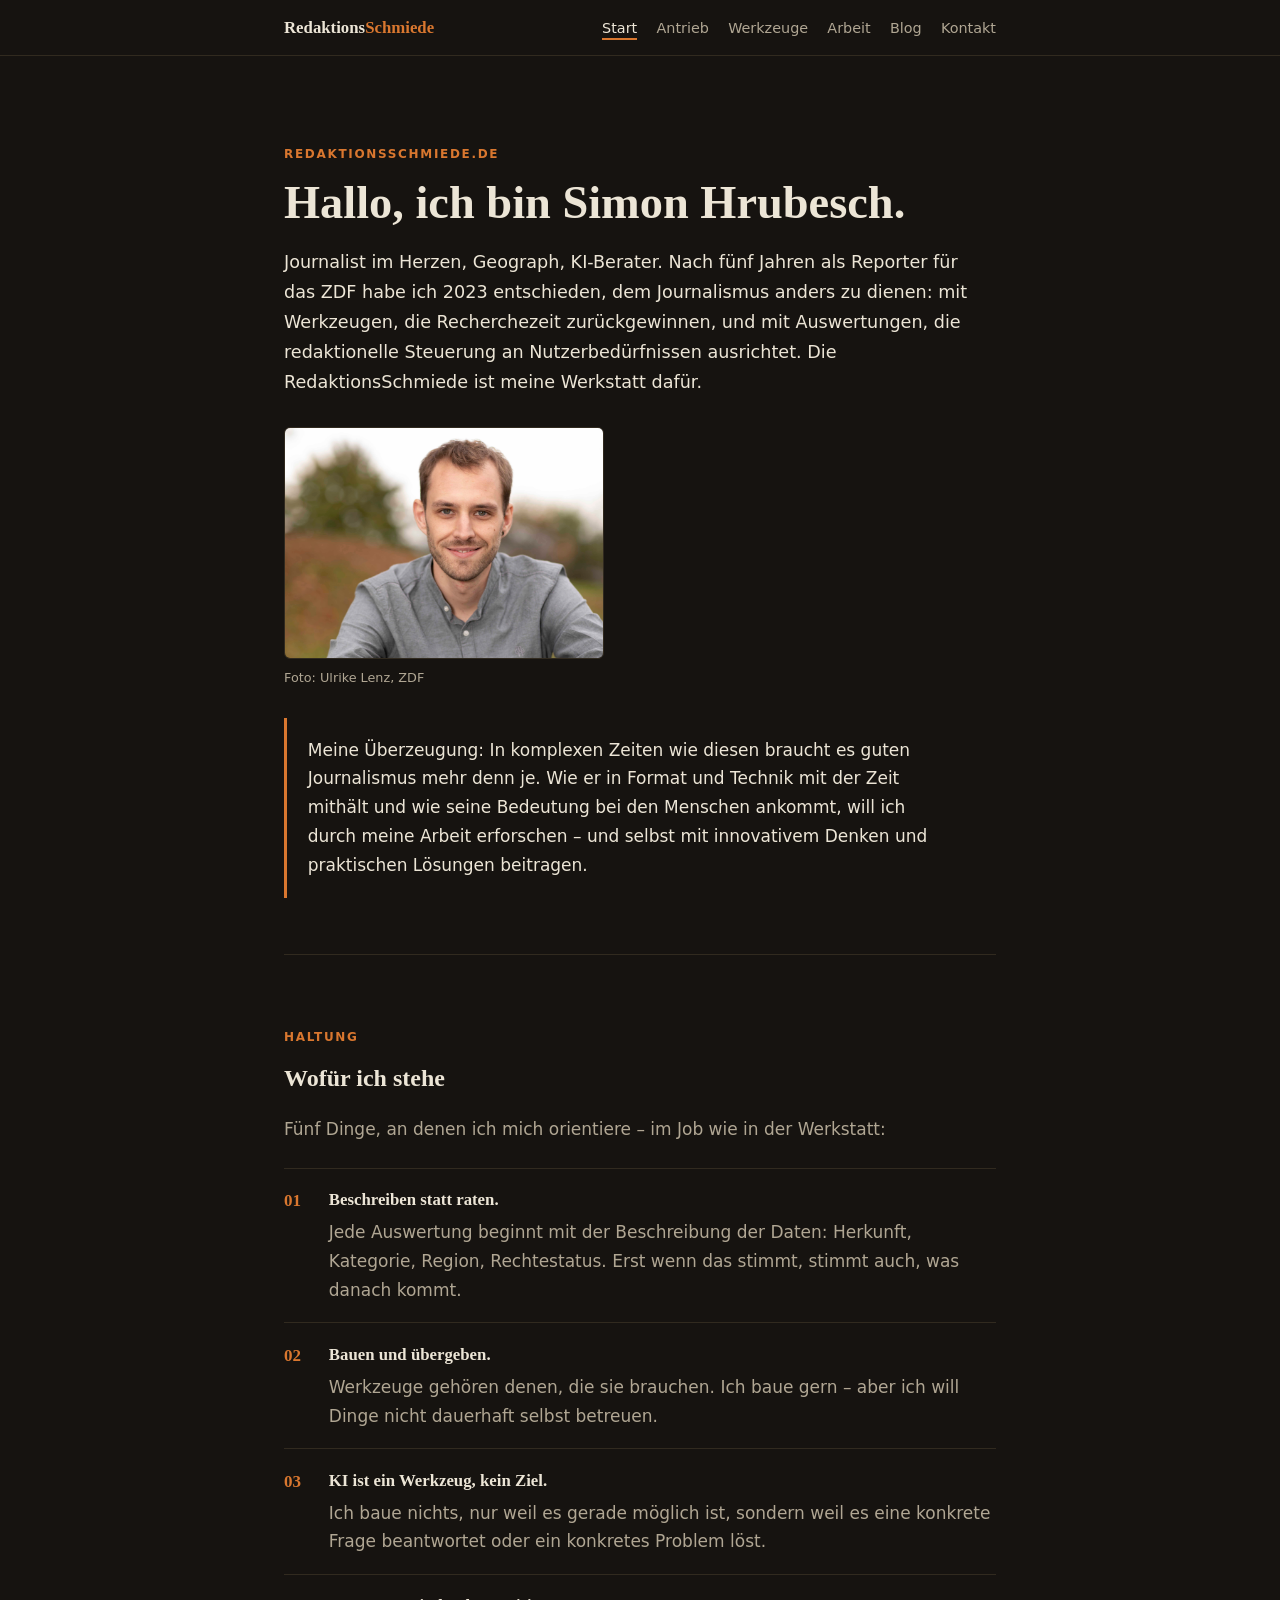
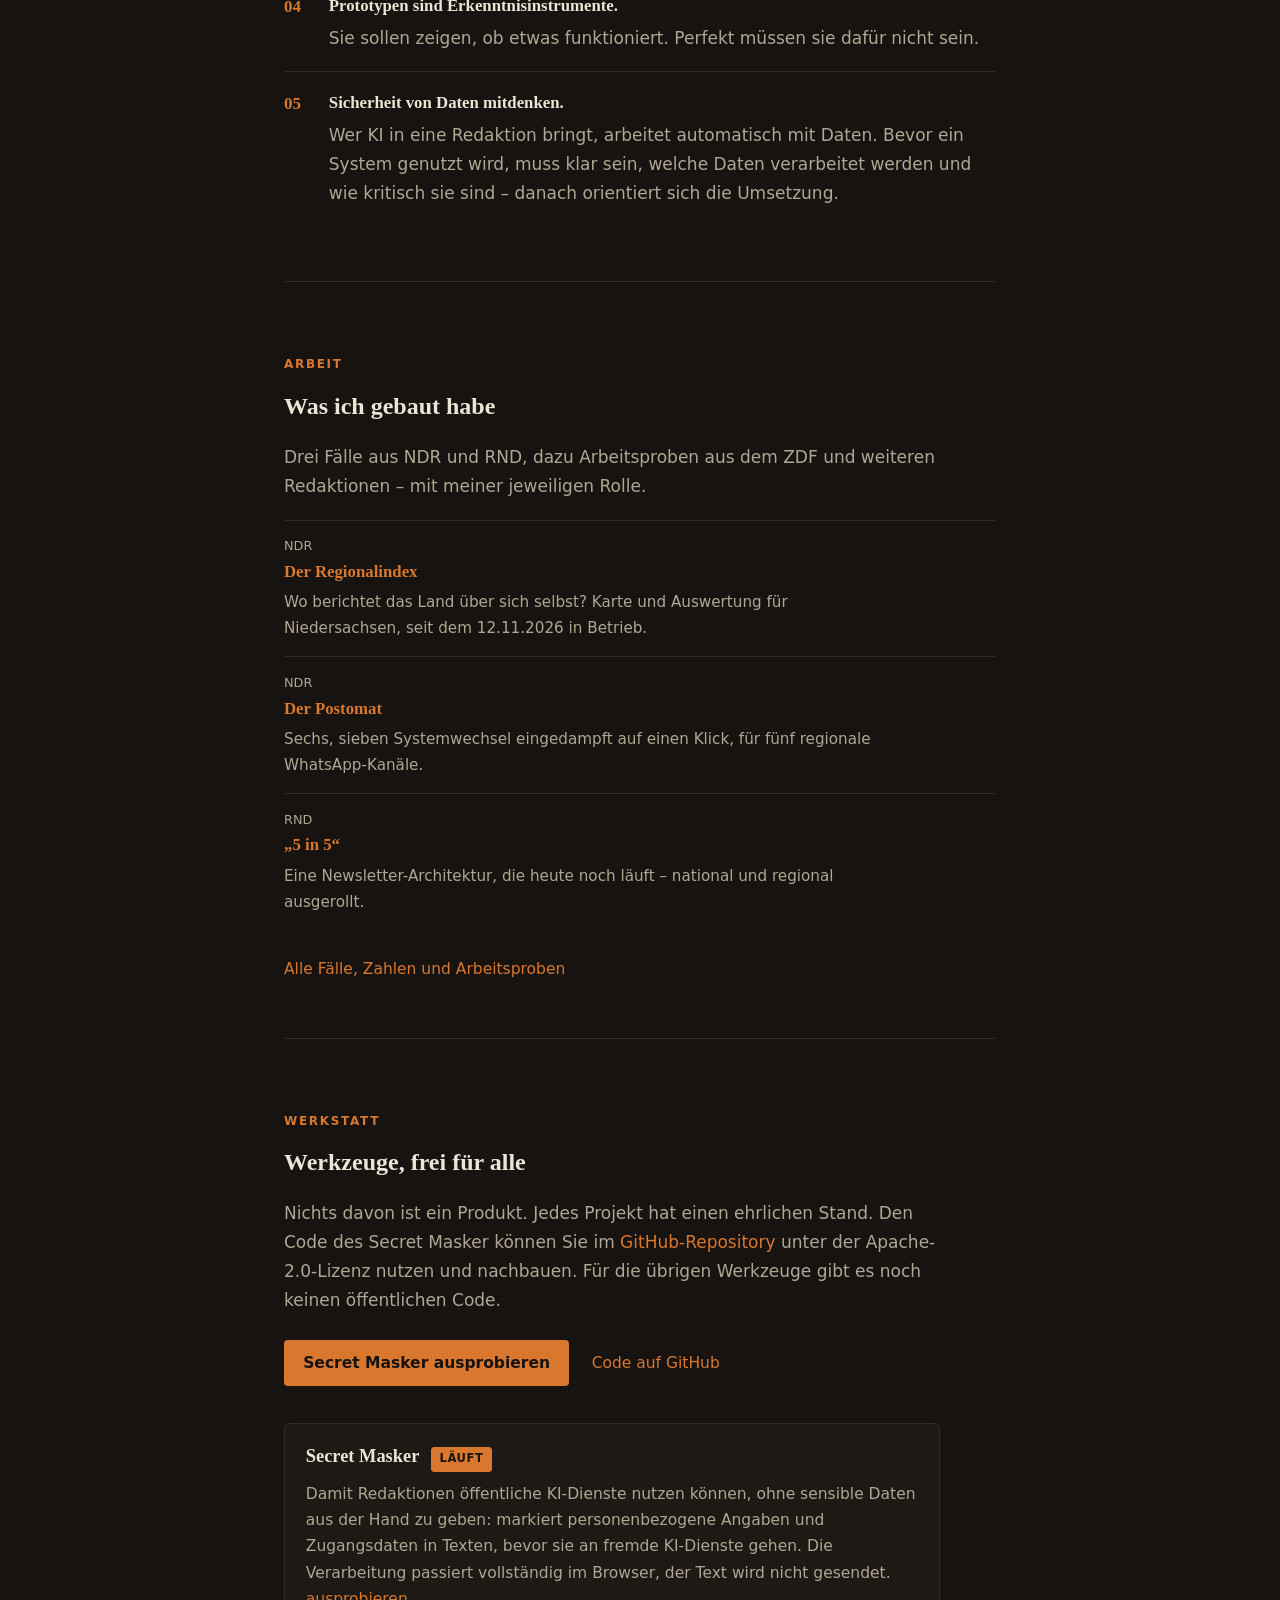
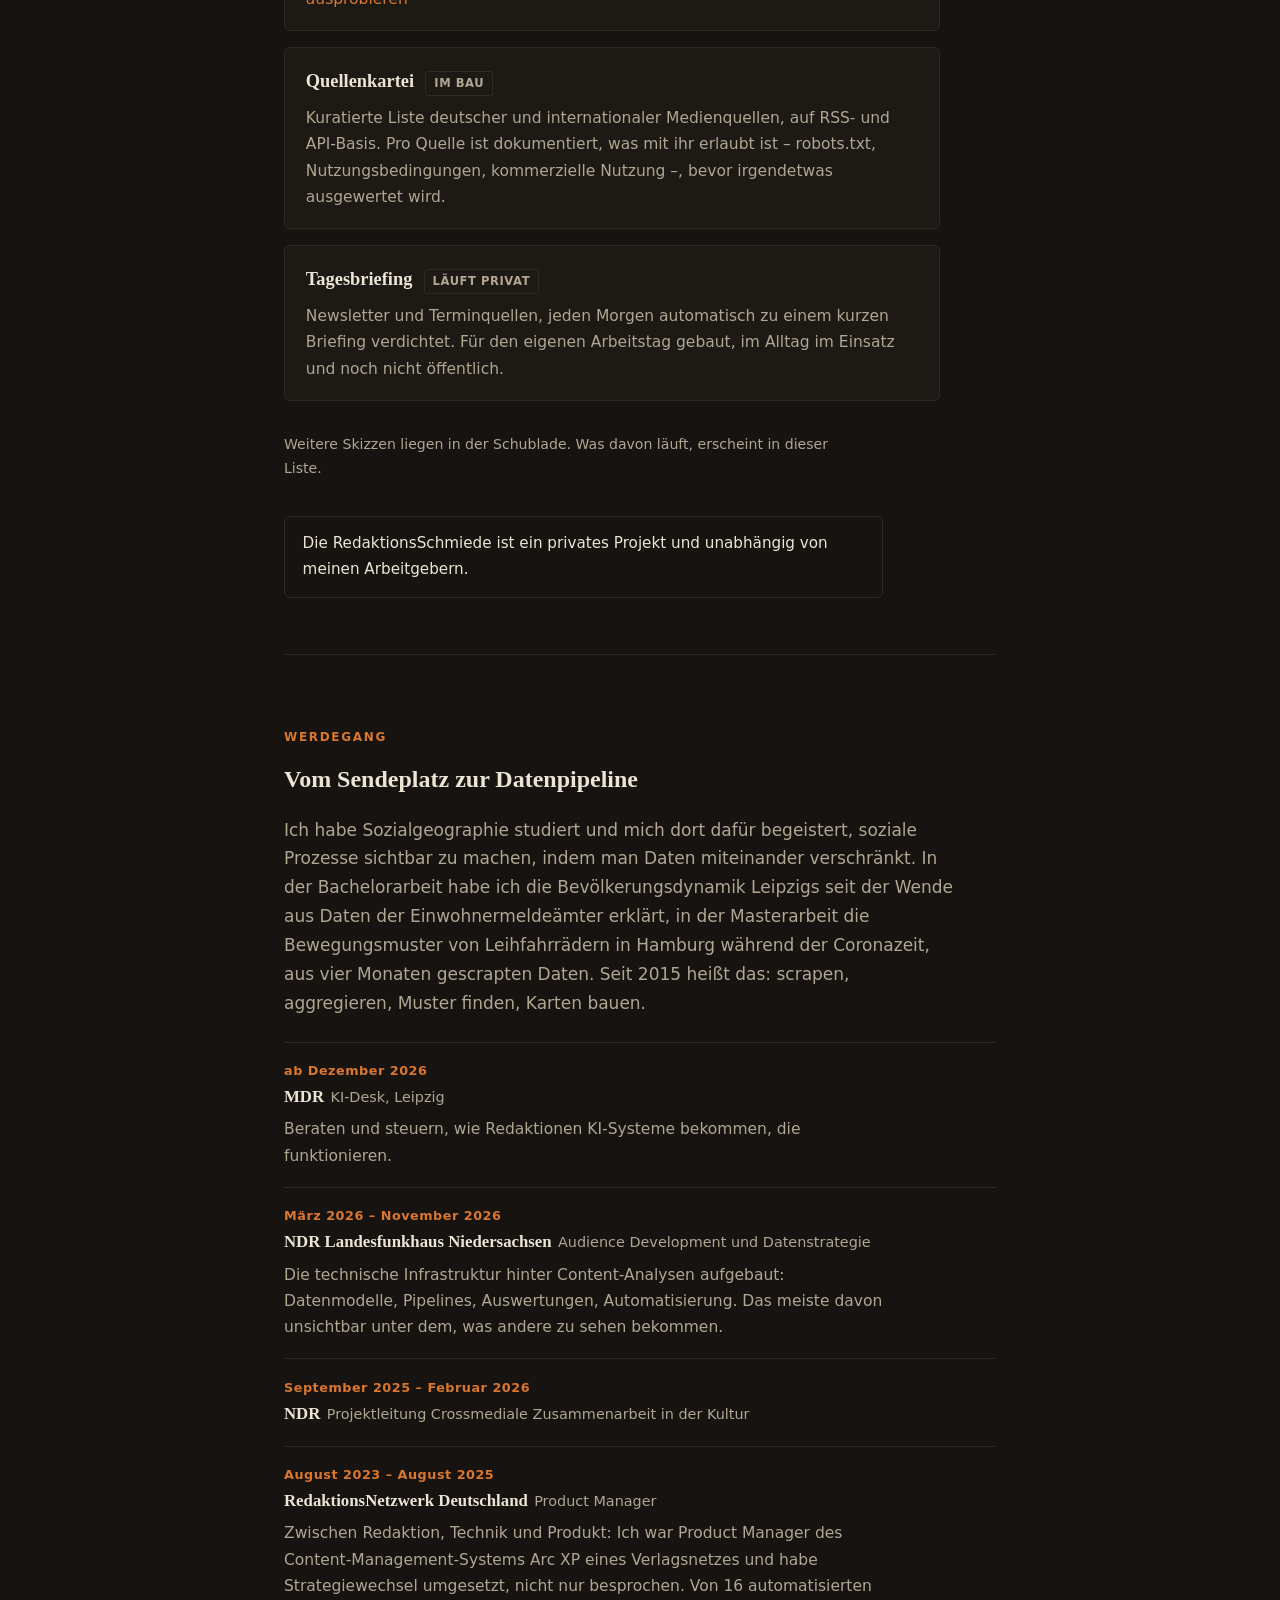
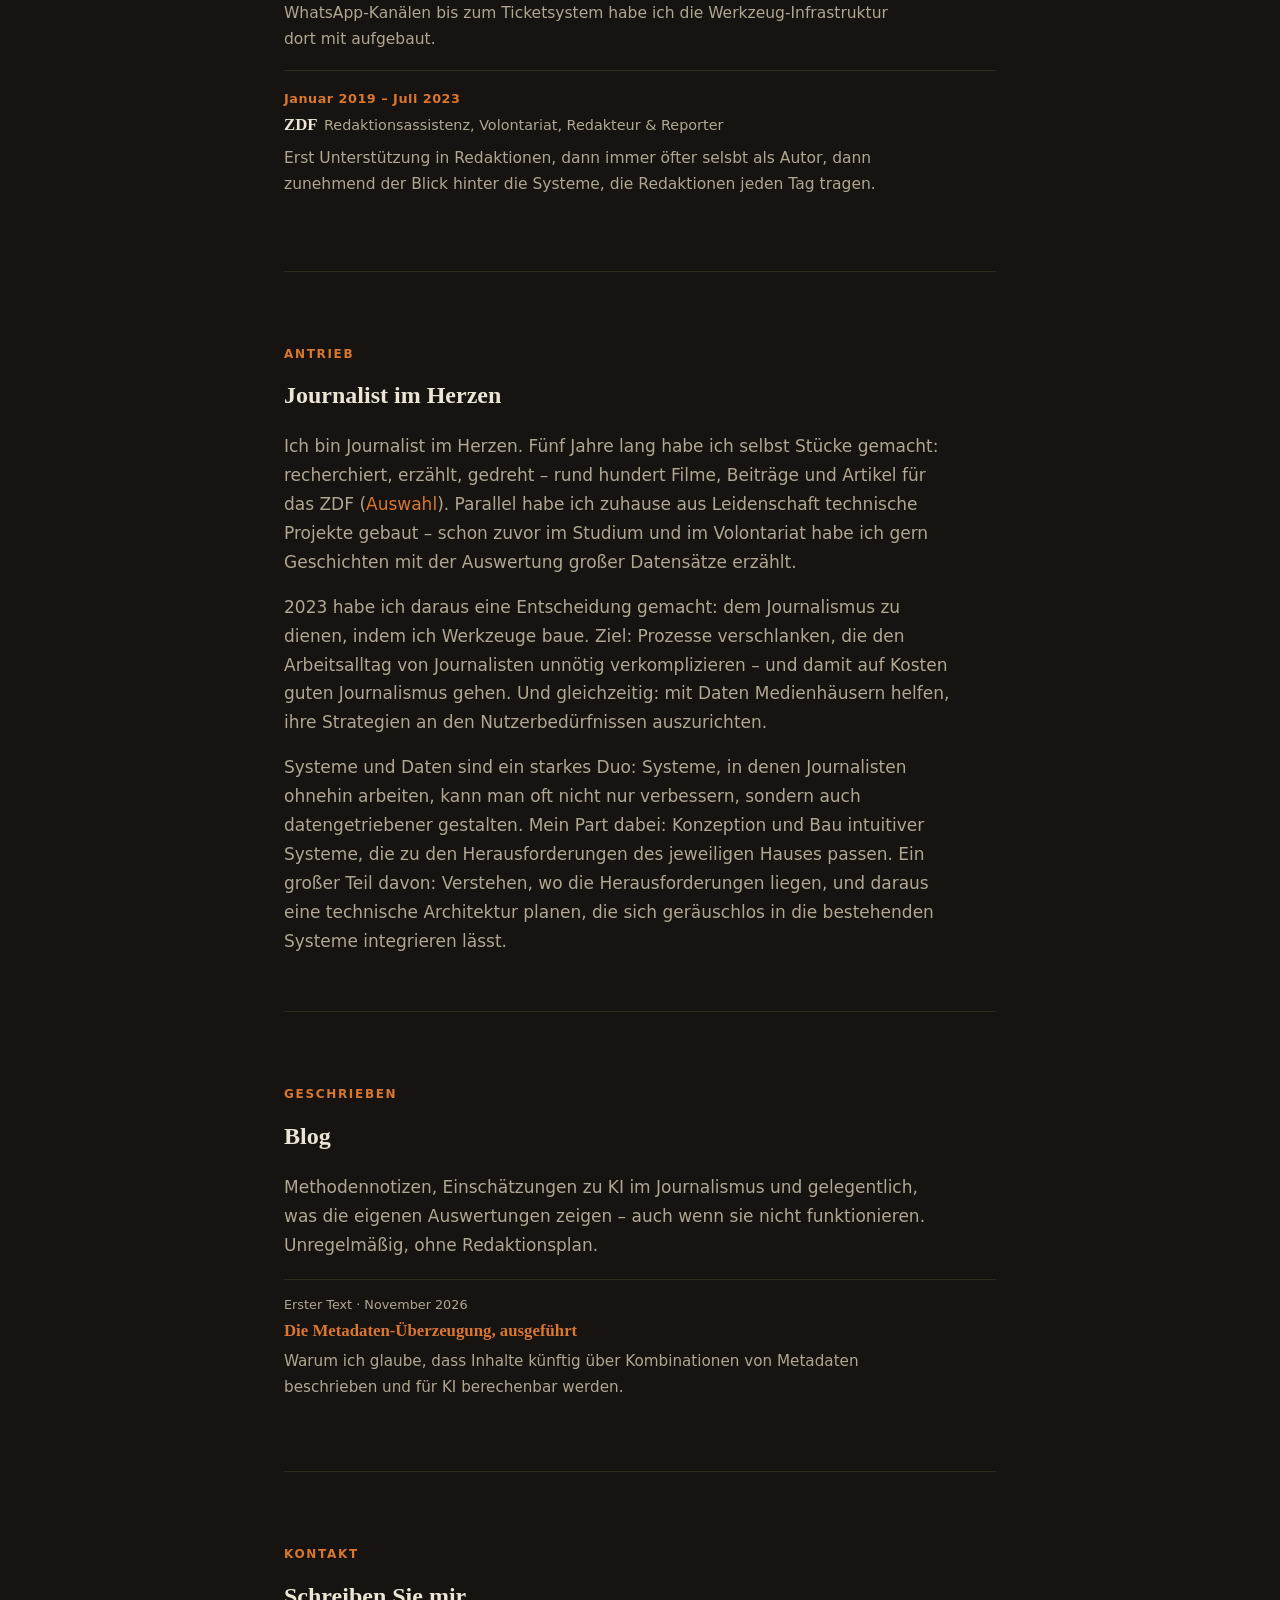
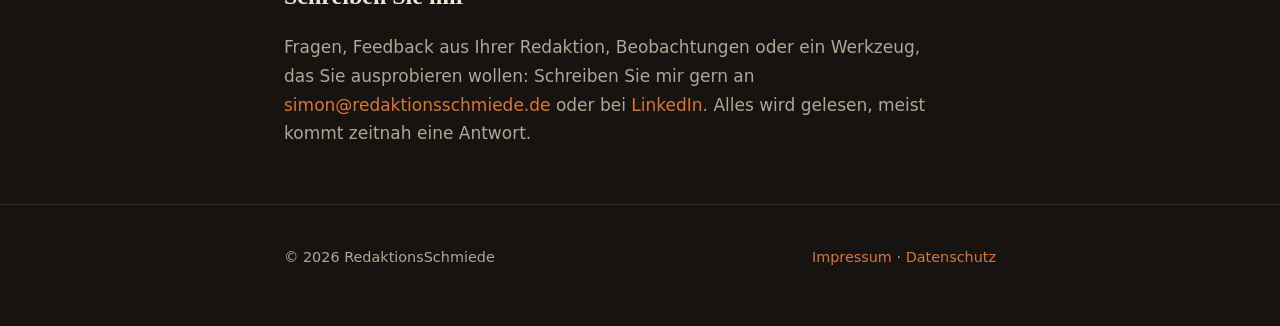
==== index.html @ aadd9111 "Update job title and description for ZDF role" ====
<!doctype html>
<html lang="de">
<head>
<meta charset="UTF-8" />
<meta name="viewport" content="width=device-width, initial-scale=1.0" />
<title>Simon Hrubesch · RedaktionsSchmiede</title>
<meta name="description" content="Nach fünf Jahren als Reporter und Redakteur für das ZDF: Seit 2023 Konzeption von Tools und Systemen, die dem Journalismus dienen." />
<link rel="canonical" href="https://redaktionsschmiede.de/" />
<link rel="icon" href="/favicon.svg" type="image/svg+xml" />
<meta property="og:type" content="website" />
<meta property="og:locale" content="de_DE" />
<meta property="og:site_name" content="RedaktionsSchmiede" />
<meta property="og:title" content="Simon Hrubesch · RedaktionsSchmiede" />
<meta property="og:description" content="Nach fünf Jahren als Reporter und Redakteur für das ZDF: Seit 2023 Konzeption von Tools und Systemen, die dem Journalismus dienen." />
<meta property="og:url" content="https://redaktionsschmiede.de/" />
<meta property="og:image" content="https://redaktionsschmiede.de/img/portrait.jpg" />
<meta name="twitter:card" content="summary" />
<link rel="stylesheet" href="/assets/site.css" />
  <style>
  /* Lightbox: Bilder per Klick vergroessern, rein lokal, keine externen Ressourcen */
  .lightbox { position:fixed; inset:0; z-index:60; background:rgba(8,8,10,.93); display:flex; flex-direction:column; align-items:center; justify-content:center; gap:.7rem; padding:2rem; cursor:zoom-out; }
  .lightbox[hidden] { display:none; }
  .lightbox img { max-width:96vw; max-height:80vh; width:auto; height:auto; object-fit:contain; border-radius:4px; background:#000; }
  .lightbox .lb-cap { color:var(--ink-soft); font-size:.85rem; text-align:center; max-width:70ch; margin:0; }
  .lightbox button { position:absolute; top:.9rem; right:.9rem; border:1px solid var(--line); background:var(--paper); color:var(--ink); border-radius:6px; padding:.3rem .7rem; font:inherit; cursor:pointer; }
  main figure img { cursor:zoom-in; }
  </style>
</head>
<body>
<a class="skip" href="#main">Zum Inhalt springen</a>

<nav aria-label="Hauptnavigation">
  <div class="inner">
    <a class="brand" href="/">Redaktions<span>Schmiede</span></a>
    <ul>
      <li><a href="/" aria-current="page">Start</a></li>
      <li><a href="/#antrieb">Antrieb</a></li>
      <li><a href="/#werkzeuge">Werkzeuge</a></li>
      <li><a href="/arbeit/">Arbeit</a></li>
      <li><a href="/blog/">Blog</a></li>
      <li><a href="/#kontakt">Kontakt</a></li>
    </ul>
  </div>
</nav>

<main id="main">
  <section id="hero">
    <p class="kicker">redaktionsschmiede.de</p>
    <h1>Hallo, ich bin Simon Hrubesch.</h1>
    <p class="hero-sub">Journalist im Herzen, Geograph, KI-Berater. Nach fünf Jahren als Reporter für das ZDF habe ich 2023 entschieden, dem Journalismus anders zu dienen: mit Werkzeugen, die Recherchezeit zurückgewinnen, und mit Auswertungen, die redaktionelle Steuerung an Nutzerbedürfnissen ausrichtet. Die RedaktionsSchmiede ist meine Werkstatt dafür.</p>
    <figure class="photo portrait">
      <img src="/img/portrait.jpg" alt="Porträt von Simon Hrubesch" onerror="this.closest('figure').hidden=true" />
      <figcaption>Foto: Ulrike Lenz, ZDF</figcaption>
    </figure>
    <div class="mission">Meine Überzeugung: In komplexen Zeiten wie diesen braucht es guten Journalismus mehr denn je. Wie er in Format und Technik mit der Zeit mithält und wie seine Bedeutung bei den Menschen ankommt, will ich durch meine Arbeit erforschen – und selbst mit innovativem Denken und praktischen Lösungen beitragen.</div>
  </section>
  <section id="haltung">
    <p class="kicker">Haltung</p>
    <h2>Wofür ich stehe</h2>
    <p>Fünf Dinge, an denen ich mich orientiere – im Job wie in der Werkstatt:</p>
    <ol class="haltung">
      <li>
        <strong>Beschreiben statt raten.</strong>
        <p>Jede Auswertung beginnt mit der Beschreibung der Daten: Herkunft, Kategorie, Region, Rechtestatus. Erst wenn das stimmt, stimmt auch, was danach kommt.</p>
      </li>
      <li>
        <strong>Bauen und übergeben.</strong>
        <p>Werkzeuge gehören denen, die sie brauchen. Ich baue gern – aber ich will Dinge nicht dauerhaft selbst betreuen.</p>
      </li>
      <li>
        <strong>KI ist ein Werkzeug, kein Ziel.</strong>
        <p>Ich baue nichts, nur weil es gerade möglich ist, sondern weil es eine konkrete Frage beantwortet oder ein konkretes Problem löst.</p>
      </li>
      <li>
        <strong>Prototypen sind Erkenntnisinstrumente.</strong>
        <p>Sie sollen zeigen, ob etwas funktioniert. Perfekt müssen sie dafür nicht sein.</p>
      </li>
      <li>
        <strong>Sicherheit von Daten mitdenken.</strong>
        <p>Wer KI in eine Redaktion bringt, arbeitet automatisch mit Daten. Bevor ein System genutzt wird, muss klar sein, welche Daten verarbeitet werden und wie kritisch sie sind – danach orientiert sich die Umsetzung.</p>
      </li>
    </ol>
  </section>
  <section id="arbeit">
    <p class="kicker">Arbeit</p>
    <h2>Was ich gebaut habe</h2>
    <p>Drei Fälle aus NDR und RND, dazu Arbeitsproben aus dem ZDF und weiteren Redaktionen – mit meiner jeweiligen Rolle.</p>
    <ul class="links">
      <li>
        <span class="meta">NDR</span>
        <a class="title" href="/arbeit/#regionalindex">Der Regionalindex</a>
        <p>Wo berichtet das Land über sich selbst? Karte und Auswertung für Niedersachsen, seit dem 12.11.2026 in Betrieb.</p>
      </li>
      <li>
        <span class="meta">NDR</span>
        <a class="title" href="/arbeit/#postomat">Der Postomat</a>
        <p>Sechs, sieben Systemwechsel eingedampft auf einen Klick, für fünf regionale WhatsApp-Kanäle.</p>
      </li>
      <li>
        <span class="meta">RND</span>
        <a class="title" href="/arbeit/#fuenf-in-fuenf">„5 in 5“</a>
        <p>Eine Newsletter-Architektur, die heute noch läuft – national und regional ausgerollt.</p>
      </li>
    </ul>
    <div class="actions"><a class="more" href="/arbeit/">Alle Fälle, Zahlen und Arbeitsproben</a></div>
  </section>
  <section id="werkzeuge">
    <p class="kicker">Werkstatt</p>
    <h2>Werkzeuge, frei für alle</h2>
    <p>Nichts davon ist ein Produkt. Jedes Projekt hat einen ehrlichen Stand. Den Code des Secret Masker können Sie im <a href="https://github.com/redaktionsschmiede/redaktionsschmiede.de">GitHub-Repository</a> unter der Apache-2.0-Lizenz nutzen und nachbauen. Für die übrigen Werkzeuge gibt es noch keinen öffentlichen Code.</p>
      <div class="actions">
      <a class="cta" href="/masker/">Secret Masker ausprobieren</a>
      <a class="more" href="https://github.com/redaktionsschmiede/redaktionsschmiede.de">Code auf GitHub</a>
    <div class="tools">
      <article class="tool">
        <h3>Secret Masker <span class="status live">läuft</span></h3>
        <p>Damit Redaktionen öffentliche KI-Dienste nutzen können, ohne sensible Daten aus der Hand zu geben: markiert personenbezogene Angaben und Zugangsdaten in Texten, bevor sie an fremde KI-Dienste gehen. Die Verarbeitung passiert vollständig im Browser, der Text wird nicht gesendet. <a href="/masker/">ausprobieren</a></p>
      </article>
      <article class="tool">
        <h3>Quellenkartei <span class="status">im Bau</span></h3>
        <p>Kuratierte Liste deutscher und internationaler Medienquellen, auf RSS- und API-Basis. Pro Quelle ist dokumentiert, was mit ihr erlaubt ist – robots.txt, Nutzungsbedingungen, kommerzielle Nutzung –, bevor irgendetwas ausgewertet wird.</p>
      </article>
      <article class="tool">
        <h3>Tagesbriefing <span class="status">läuft privat</span></h3>
        <p>Newsletter und Terminquellen, jeden Morgen automatisch zu einem kurzen Briefing verdichtet. Für den eigenen Arbeitstag gebaut, im Alltag im Einsatz und noch nicht öffentlich.</p>
      </article>
    </div>
    <p class="note">Weitere Skizzen liegen in der Schublade. Was davon läuft, erscheint in dieser Liste.</p>
    <p class="disclosure">Die RedaktionsSchmiede ist ein privates Projekt und unabhängig von meinen Arbeitgebern.</p>
    </div>
    </section>
    <section id="werdegang">
    <p class="kicker">Werdegang</p>
    <h2>Vom Sendeplatz zur Datenpipeline</h2>
    <p>Ich habe Sozialgeographie studiert und mich dort dafür begeistert, soziale Prozesse sichtbar zu machen, indem man Daten miteinander verschränkt. In der Bachelorarbeit habe ich die Bevölkerungsdynamik Leipzigs seit der Wende aus Daten der Einwohnermeldeämter erklärt, in der Masterarbeit die Bewegungsmuster von Leihfahrrädern in Hamburg während der Coronazeit, aus vier Monaten gescrapten Daten. Seit 2015 heißt das: scrapen, aggregieren, Muster finden, Karten bauen.</p>
    <ul class="timeline"><li>
        <span class="when">ab Dezember 2026</span>
        <strong>MDR</strong><span class="role">KI-Desk, Leipzig</span>
        <p>Beraten und steuern, wie Redaktionen KI-Systeme bekommen, die funktionieren.</p>
      </li>
      <li>
        <span class="when">März 2026 – November 2026</span>
        <strong>NDR Landesfunkhaus Niedersachsen</strong><span class="role">Audience Development und Datenstrategie</span>
        <p>Die technische Infrastruktur hinter Content-Analysen aufgebaut: Datenmodelle, Pipelines, Auswertungen, Automatisierung. Das meiste davon unsichtbar unter dem, was andere zu sehen bekommen.</p>
      </li>
      <li>
        <span class="when">September 2025 – Februar 2026</span>
        <strong>NDR</strong><span class="role">Projektleitung Crossmediale Zusammenarbeit in der Kultur</span>
      </li>
      <li>
        <span class="when">August 2023 – August 2025</span>
        <strong>RedaktionsNetzwerk Deutschland</strong><span class="role">Product Manager</span>
        <p>Zwischen Redaktion, Technik und Produkt: Ich war Product Manager des Content-Management-Systems Arc XP eines Verlagsnetzes und habe Strategiewechsel umgesetzt, nicht nur besprochen. Von 16 automatisierten WhatsApp-Kanälen bis zum Ticketsystem habe ich die Werkzeug-Infrastruktur dort mit aufgebaut.</p>
      </li>
      <li>
        <span class="when">Januar 2019 – Juli 2023</span>
        <strong>ZDF</strong><span class="role">Redaktionsassistenz, Volontariat, Redakteur & Reporter</span>
        <p>Erst Unterstützung in Redaktionen, dann immer öfter selsbt als Autor, dann zunehmend der Blick hinter die Systeme, die Redaktionen jeden Tag tragen.</p>
      </li></ul>
  </section>
  <section id="antrieb">
    <p class="kicker">Antrieb</p>
    <h2>Journalist im Herzen</h2>
    <p>Ich bin Journalist im Herzen. Fünf Jahre lang habe ich selbst Stücke gemacht: recherchiert, erzählt, gedreht – rund hundert Filme, Beiträge und Artikel für das ZDF (<a href="/arbeit/#arbeitsproben">Auswahl</a>). Parallel habe ich zuhause aus Leidenschaft technische Projekte gebaut – schon zuvor im Studium und im Volontariat habe ich gern Geschichten mit der Auswertung großer Datensätze erzählt.</p>
    <p>2023 habe ich daraus eine Entscheidung gemacht: dem Journalismus zu dienen, indem ich Werkzeuge baue. Ziel: Prozesse verschlanken, die den Arbeitsalltag von Journalisten unnötig verkomplizieren – und damit auf Kosten guten Journalismus gehen. Und gleichzeitig: mit Daten Medienhäusern helfen, ihre Strategien an den Nutzerbedürfnissen auszurichten.</p>
    <p>Systeme und Daten sind ein starkes Duo: Systeme, in denen Journalisten ohnehin arbeiten, kann man oft nicht nur verbessern, sondern auch datengetriebener gestalten. Mein Part dabei: Konzeption und Bau intuitiver Systeme, die zu den Herausforderungen des jeweiligen Hauses passen. Ein großer Teil davon: Verstehen, wo die Herausforderungen liegen, und daraus eine technische Architektur planen, die sich geräuschlos in die bestehenden Systeme integrieren lässt.</p>
  </section>
  <section id="blog">
    <p class="kicker">Geschrieben</p>
    <h2>Blog</h2>
    <p>Methodennotizen, Einschätzungen zu KI im Journalismus und gelegentlich, was die eigenen Auswertungen zeigen – auch wenn sie nicht funktionieren. Unregelmäßig, ohne Redaktionsplan.</p>
    <ul class="links">
      <li>
        <span class="meta">Erster Text · November 2026</span>
        <a class="title" href="/blog/metadaten-ueberzeugung/">Die Metadaten-Überzeugung, ausgeführt</a>
        <p>Warum ich glaube, dass Inhalte künftig über Kombinationen von Metadaten beschrieben und für KI berechenbar werden.</p>
      </li>
    </ul>
  </section>
  <section id="kontakt">
    <p class="kicker">Kontakt</p>
    <h2>Schreiben Sie mir</h2>
    <p>Fragen, Feedback aus Ihrer Redaktion, Beobachtungen oder ein Werkzeug, das Sie ausprobieren wollen: Schreiben Sie mir gern an <a href="mailto:simon@redaktionsschmiede.de">simon@redaktionsschmiede.de</a> oder bei <a href="https://www.linkedin.com/in/simonhrubesch/">LinkedIn</a>. Alles wird gelesen, meist kommt zeitnah eine Antwort.</p>
  </section>
</main>

<footer>
  <div class="inner">
    <div>© 2026 RedaktionsSchmiede</div>
    <div><a href="/impressum/">Impressum</a> · <a href="/datenschutz/">Datenschutz</a></div>
  </div>
</footer>
<script>
(function () {
  "use strict";
  var box = document.createElement("div");
  box.className = "lightbox";
  box.hidden = true;
  var lbImg = document.createElement("img");
  var lbCap = document.createElement("p");
  lbCap.className = "lb-cap";
  var btn = document.createElement("button");
  btn.type = "button"; btn.textContent = "Schließen"; btn.setAttribute("aria-label", "Bildansicht schließen");
  box.appendChild(lbImg); box.appendChild(lbCap); box.appendChild(btn);
  document.body.appendChild(box);
  var lastFocus = null;
  function open(fig) {
    var img = fig.querySelector("img");
    if (!img) return;
    lastFocus = document.activeElement;
    lbImg.src = img.src;
    lbImg.alt = img.alt || "";
    var cap = fig.querySelector("figcaption");
    lbCap.textContent = cap ? cap.textContent : "";
    box.hidden = false;
    document.body.style.overflow = "hidden";
    btn.focus();
  }
  function close() {
    box.hidden = true;
    lbImg.src = ""; lbImg.alt = "";
    lbCap.textContent = "";
    document.body.style.overflow = "";
    if (lastFocus && lastFocus.focus) lastFocus.focus();
  }
  document.querySelectorAll("main img").forEach(function (img) {
    var fig = img.closest("figure");
    if (!fig) return;
    img.setAttribute("role", "button");
    img.setAttribute("tabindex", "0");
    img.setAttribute("aria-label", "Bild vergrößern: " + (img.alt || "Bild"));
    var go = function (ev) { ev.preventDefault(); open(fig); };
    img.addEventListener("click", go);
    img.addEventListener("keydown", function (ev) {
      if (ev.key === "Enter" || ev.key === " ") { ev.preventDefault(); open(fig); }
    });
  });
  box.addEventListener("click", function (ev) { if (ev.target === box || ev.target === lbImg) close(); });
  btn.addEventListener("click", close);
  document.addEventListener("keydown", function (ev) { if (ev.key === "Escape" && !box.hidden) close(); });
})();
</script>
<script type="module" src="https://static.cloudflareinsights.com/beacon.min.js/vce701823e78c4301a35b7e07294d87301792088814092" integrity="sha512-UKNk8GbxkABxKcXYuLkO16EleLGUkcvJWtpSNmExE0Too3ZaFAxTscNWEc1OdAv5/BikHawapSCaiD2XCmp+Bw==" nonce="M9hz6upmpFNuHrpr764onQ==" data-cf-beacon='{"version":"2024.11.0","token":"36b4216ae2dc4d5488c249161e71fe1e","spa":2}' crossorigin="anonymous"></script>
</body>
</html>
---- assets/site.css ----
:root { 
  --paper: #161310;
  --paper-2: #1d1914;
  --ink: #ece5d6;
  --ink-soft: #b0a693;
  --line: #312a1f;
  --ember: #d9772f;
  --ember-hover: #e88a42;
  --ember-ink: #161310;
  --serif: Georgia, "Times New Roman", serif;
  --sans: -apple-system, system-ui, "Segoe UI", Roboto, sans-serif;
}
* { margin: 0; padding: 0; box-sizing: border-box; }
html { scroll-behavior: smooth; }
@media (prefers-reduced-motion: reduce) { html { scroll-behavior: auto; } }
body { font-family: var(--sans); background: var(--paper); color: var(--ink); line-height: 1.7; font-size: 17px; }
a { color: var(--ember); text-decoration: none; }
a:hover { text-decoration: underline; }
a:focus-visible, button:focus-visible { outline: 2px solid var(--ember); outline-offset: 3px; border-radius: 2px; }
::selection { background: var(--ember); color: var(--ember-ink); }

.skip { position: absolute; left: -999px; top: 0; background: var(--ember); color: var(--ember-ink); padding: 0.5rem 1rem; z-index: 20; }
.skip:focus { left: 0; }

nav { position: sticky; top: 0; z-index: 10; background: var(--paper); border-bottom: 1px solid var(--line); }
nav .inner { max-width: 760px; margin: 0 auto; padding: 0.8rem 1.5rem; display: flex; align-items: baseline; justify-content: space-between; gap: 1rem; flex-wrap: wrap; }
.brand { font-family: var(--serif); font-weight: 700; font-size: 1.05rem; color: var(--ink); }
.brand:hover { text-decoration: none; }
.brand span { color: var(--ember); }
nav ul { display: flex; gap: 1.2rem; list-style: none; flex-wrap: wrap; }
nav ul a { color: var(--ink-soft); font-size: 0.9rem; }
nav ul a[aria-current="page"] { color: var(--ink); border-bottom: 2px solid var(--ember); padding-bottom: 2px; }

main { max-width: 760px; margin: 0 auto; padding: 0 1.5rem; }
section { padding: 3.5rem 0; border-bottom: 1px solid var(--line); }
section:last-child { border-bottom: none; }
.kicker { text-transform: uppercase; letter-spacing: 0.14em; font-size: 0.75rem; color: var(--ember); font-weight: 600; margin-bottom: 0.7rem; }
h1 { font-family: var(--serif); font-size: clamp(2rem, 5vw, 2.9rem); line-height: 1.15; }
h2 { font-family: var(--serif); font-size: 1.5rem; margin-bottom: 1rem; }
h3 { font-family: var(--serif); font-size: 1.15rem; color: var(--ink); }
p { color: var(--ink-soft); max-width: 62ch; margin-top: 1rem; }
p b, p strong { color: var(--ink); font-weight: 600; }
em { font-style: italic; }

#hero { padding-top: 4.5rem; }
.hero-sub { margin-top: 1.2rem; font-size: 1.1rem; color: var(--ink); }
.mission { margin-top: 1.8rem; padding: 1.1rem 1.3rem; border-left: 3px solid var(--ember); color: var(--ink); max-width: 62ch; }
.actions { display: flex; flex-wrap: wrap; align-items: center; gap: 0.8rem 1.4rem; margin-top: 1.6rem; }
.cta { display: inline-block; background: var(--ember); color: var(--ember-ink); font-weight: 600; padding: 0.6rem 1.2rem; border-radius: 4px; font-size: 0.97rem; }
.cta:hover { background: var(--ember-hover); text-decoration: none; }
.more { font-size: 0.97rem; }

figure.photo { margin-top: 1.8rem; max-width: 62ch; }
figure.photo img { display: block; max-width: 100%; height: auto; border-radius: 6px; border: 1px solid var(--line); }
figure.photo.hochkant img { max-height: 28rem; width: auto; margin-inline: auto; }
figure.portrait img { max-width: 320px; }
figcaption { font-size: 0.8rem; color: var(--ink-soft); margin-top: 0.5rem; }

/* Werkzeuge */
.tools { margin-top: 1.5rem; display: grid; gap: 1rem; }
.tool { padding: 1.1rem 1.3rem; background: var(--paper-2); border: 1px solid var(--line); border-radius: 6px; }
.tool h3 { display: flex; align-items: baseline; flex-wrap: wrap; gap: 0.2rem 0.7rem; }
.status { font-family: var(--sans); font-weight: 600; font-size: 0.72rem; letter-spacing: 0.05em; text-transform: uppercase; padding: 0.1rem 0.5rem; border-radius: 3px; border: 1px solid var(--line); color: var(--ink-soft); }
.status.live { color: var(--ember-ink); background: var(--ember); border-color: var(--ember); }
.tool p { margin-top: 0.5rem; font-size: 0.97rem; }

/* Haltung */
ol.haltung { list-style: none; margin-top: 1.5rem; counter-reset: haltung; }
ol.haltung li { counter-increment: haltung; position: relative; padding: 1.1rem 0 1.1rem 2.8rem; border-top: 1px solid var(--line); }
ol.haltung li::before { content: counter(haltung, decimal-leading-zero); position: absolute; left: 0; top: 1.15rem; font-family: var(--serif); font-weight: 700; color: var(--ember); }
ol.haltung li strong { display: block; font-family: var(--serif); font-size: 1.05rem; color: var(--ink); }
ol.haltung li p { margin-top: 0.2rem; }

/* Werdegang */
ul.timeline { list-style: none; margin-top: 1.5rem; }
ul.timeline li { padding: 1.1rem 0; border-top: 1px solid var(--line); }
ul.timeline .when { display: block; font-size: 0.8rem; letter-spacing: 0.04em; color: var(--ember); font-weight: 600; }
ul.timeline strong { font-family: var(--serif); font-size: 1.05rem; color: var(--ink); }
ul.timeline .role { color: var(--ink-soft); font-size: 0.9rem; margin-left: 0.4rem; }
ul.timeline p { margin-top: 0.3rem; font-size: 0.97rem; }
.note { font-size: 0.88rem; color: var(--ink-soft); margin-top: 1.2rem; }
.disclosure { margin-top: 1.4rem; padding: 0.9rem 1.1rem; border: 1px solid var(--line); border-radius: 6px; color: var(--ink); font-size: 0.95rem; max-width: 62ch; }

/* Linklisten */
ul.links { list-style: none; margin-top: 1.2rem; }
ul.links li { padding: 0.9rem 0; border-top: 1px solid var(--line); }
ul.links li .meta { display: block; font-size: 0.8rem; color: var(--ink-soft); }
ul.links li a.title { font-family: var(--serif); font-weight: 700; font-size: 1.05rem; }
ul.links li p { margin: 0.25rem 0 0; font-size: 0.95rem; }

/* Arbeit */
.jump { display: flex; flex-wrap: wrap; gap: 0.4rem 1.2rem; margin-top: 1.4rem; font-size: 0.92rem; }
article.case { padding: 2rem 0; border-top: 1px solid var(--line); }
article.case:first-of-type { margin-top: 1.2rem; }
.tags { display: flex; flex-wrap: wrap; gap: 0.4rem; margin: 0.5rem 0 0.2rem; list-style: none; }
.tags li { font-size: 0.72rem; letter-spacing: 0.04em; padding: 0.05rem 0.5rem; border: 1px solid var(--line); border-radius: 3px; color: var(--ink-soft); }
dl.facts { margin-top: 1rem; display: grid; grid-template-columns: 8.5rem 1fr; gap: 0.7rem 1.2rem; }
dl.facts dt { font-size: 0.75rem; letter-spacing: 0.1em; text-transform: uppercase; color: var(--ember); font-weight: 600; padding-top: 0.25rem; }
dl.facts dd { color: var(--ink-soft); max-width: 62ch; font-size: 0.97rem; }
dl.facts dd strong { color: var(--ink); font-weight: 600; }
.facts-box { margin-top: 1.4rem; padding: 1.1rem 1.3rem; background: var(--paper-2); border: 1px solid var(--line); border-radius: 6px; }
.facts-box h3 { margin-bottom: 0.2rem; }
.facts-box p { margin-top: 0.6rem; font-size: 0.97rem; }
ul.short { list-style: none; margin-top: 1.2rem; }
ul.short li { padding: 0.7rem 0; border-top: 1px solid var(--line); color: var(--ink-soft); font-size: 0.97rem; max-width: 66ch; }
ul.short li b { color: var(--ink); font-weight: 600; }

/* Blog und Rechtstexte */
article.post h1 { font-size: clamp(1.7rem, 4.5vw, 2.3rem); }
article.post .meta { display: block; margin-top: 0.6rem; font-size: 0.85rem; color: var(--ink-soft); }
.legal h3 { font-size: 1rem; margin-top: 1.6rem; font-weight: 700; }
.legal p, .legal li { font-size: 0.95rem; max-width: 70ch; }
.legal ul { margin: 0.6rem 0 0 1.2rem; color: var(--ink-soft); }
.legal li { margin-top: 0.3rem; }

footer { padding: 2.5rem 0 3.5rem; color: var(--ink-soft); font-size: 0.9rem; border-top: 1px solid var(--line); }
footer .inner { max-width: 760px; margin: 0 auto; padding: 0 1.5rem; display: flex; justify-content: space-between; gap: 1rem; flex-wrap: wrap; }

@media (max-width: 560px) {
  body { font-size: 16px; }
  section { padding: 2.5rem 0; }
  #hero { padding-top: 3rem; }
  dl.facts { grid-template-columns: 1fr; gap: 0.2rem; }
  dl.facts dd { margin-bottom: 0.7rem; }
}
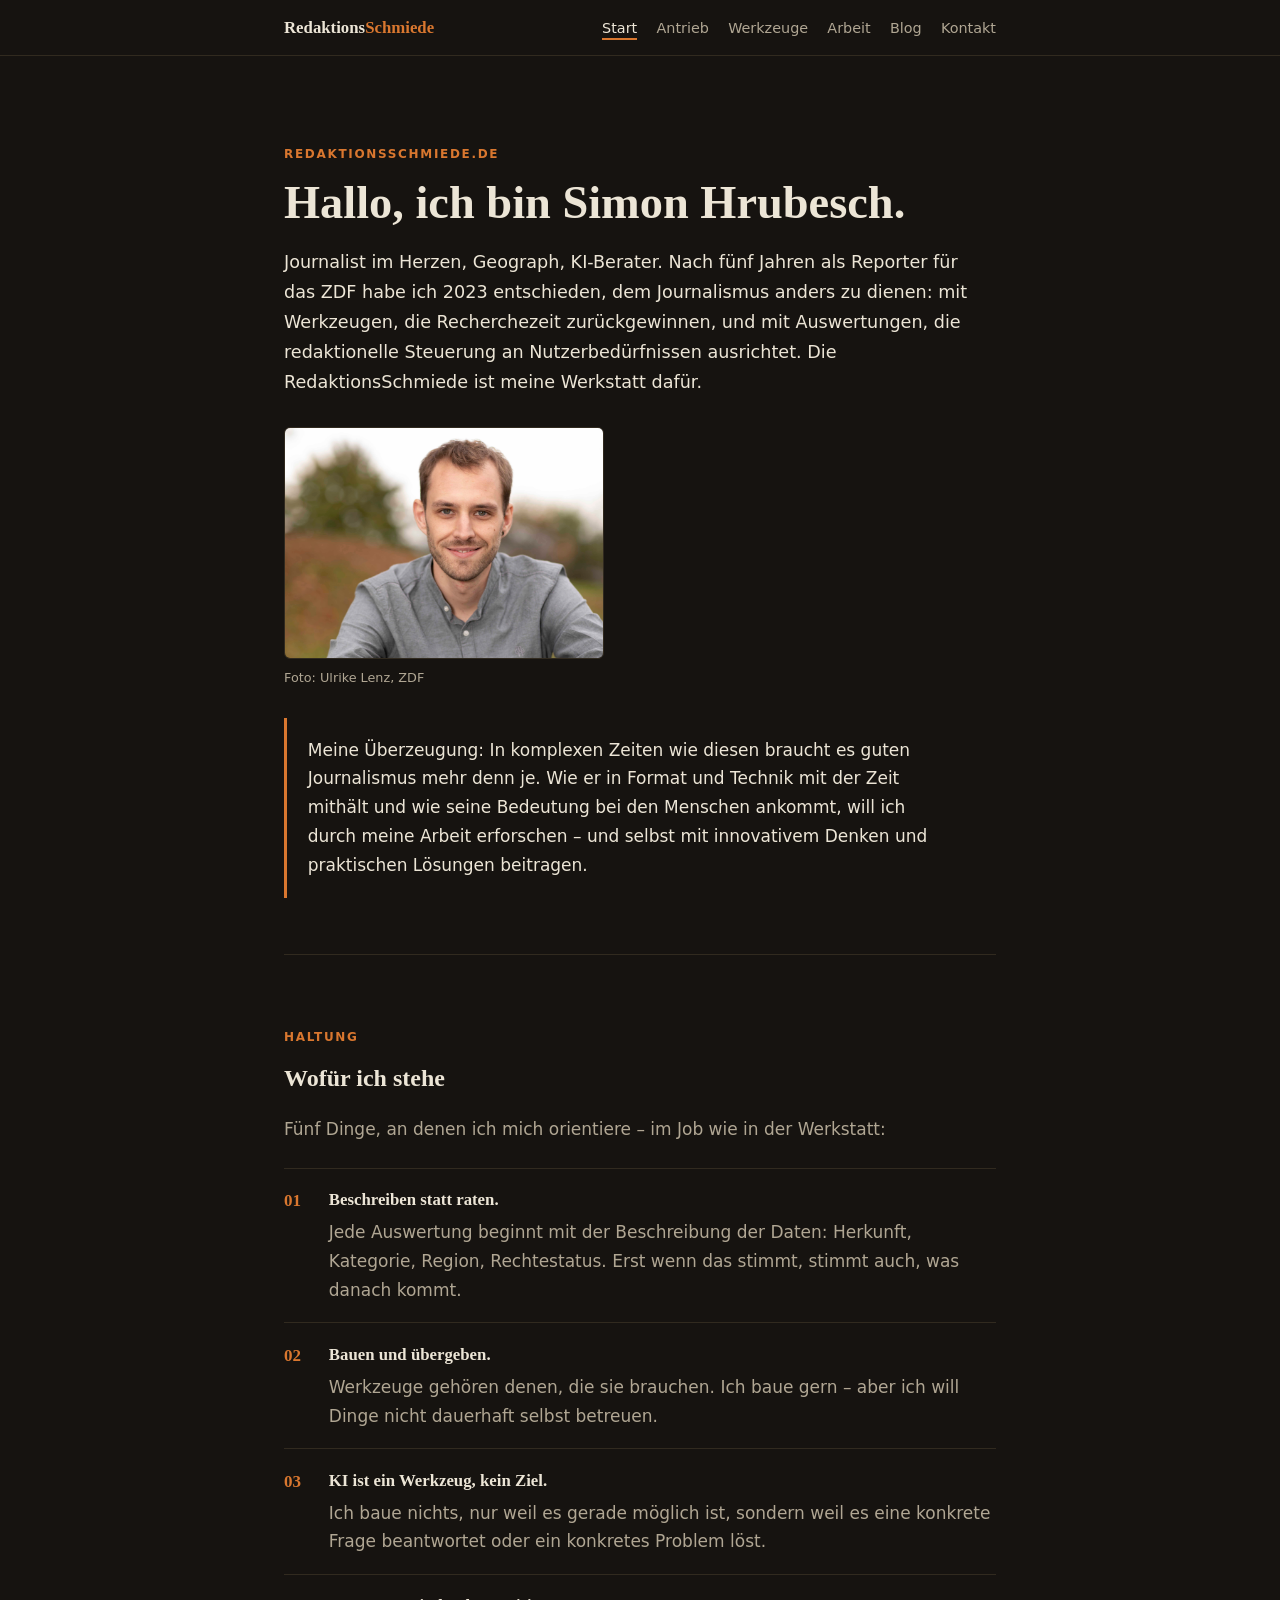
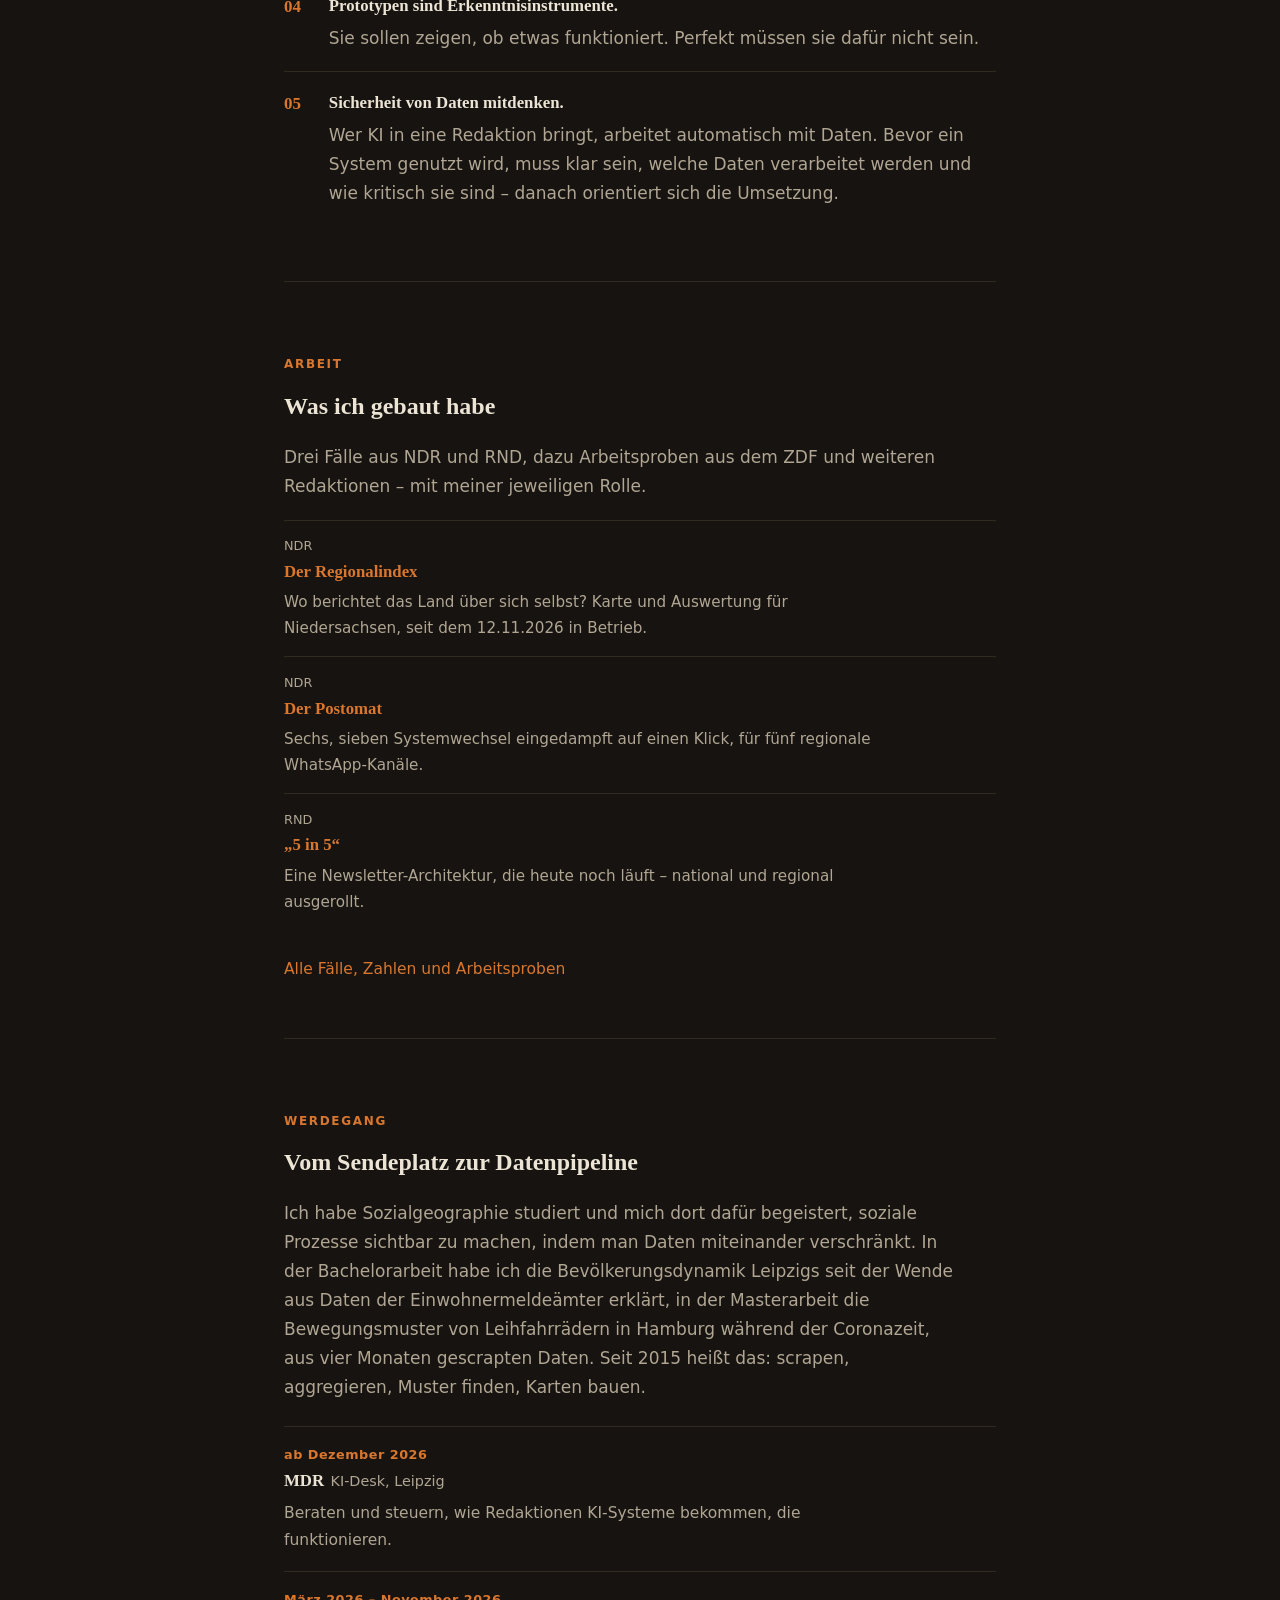
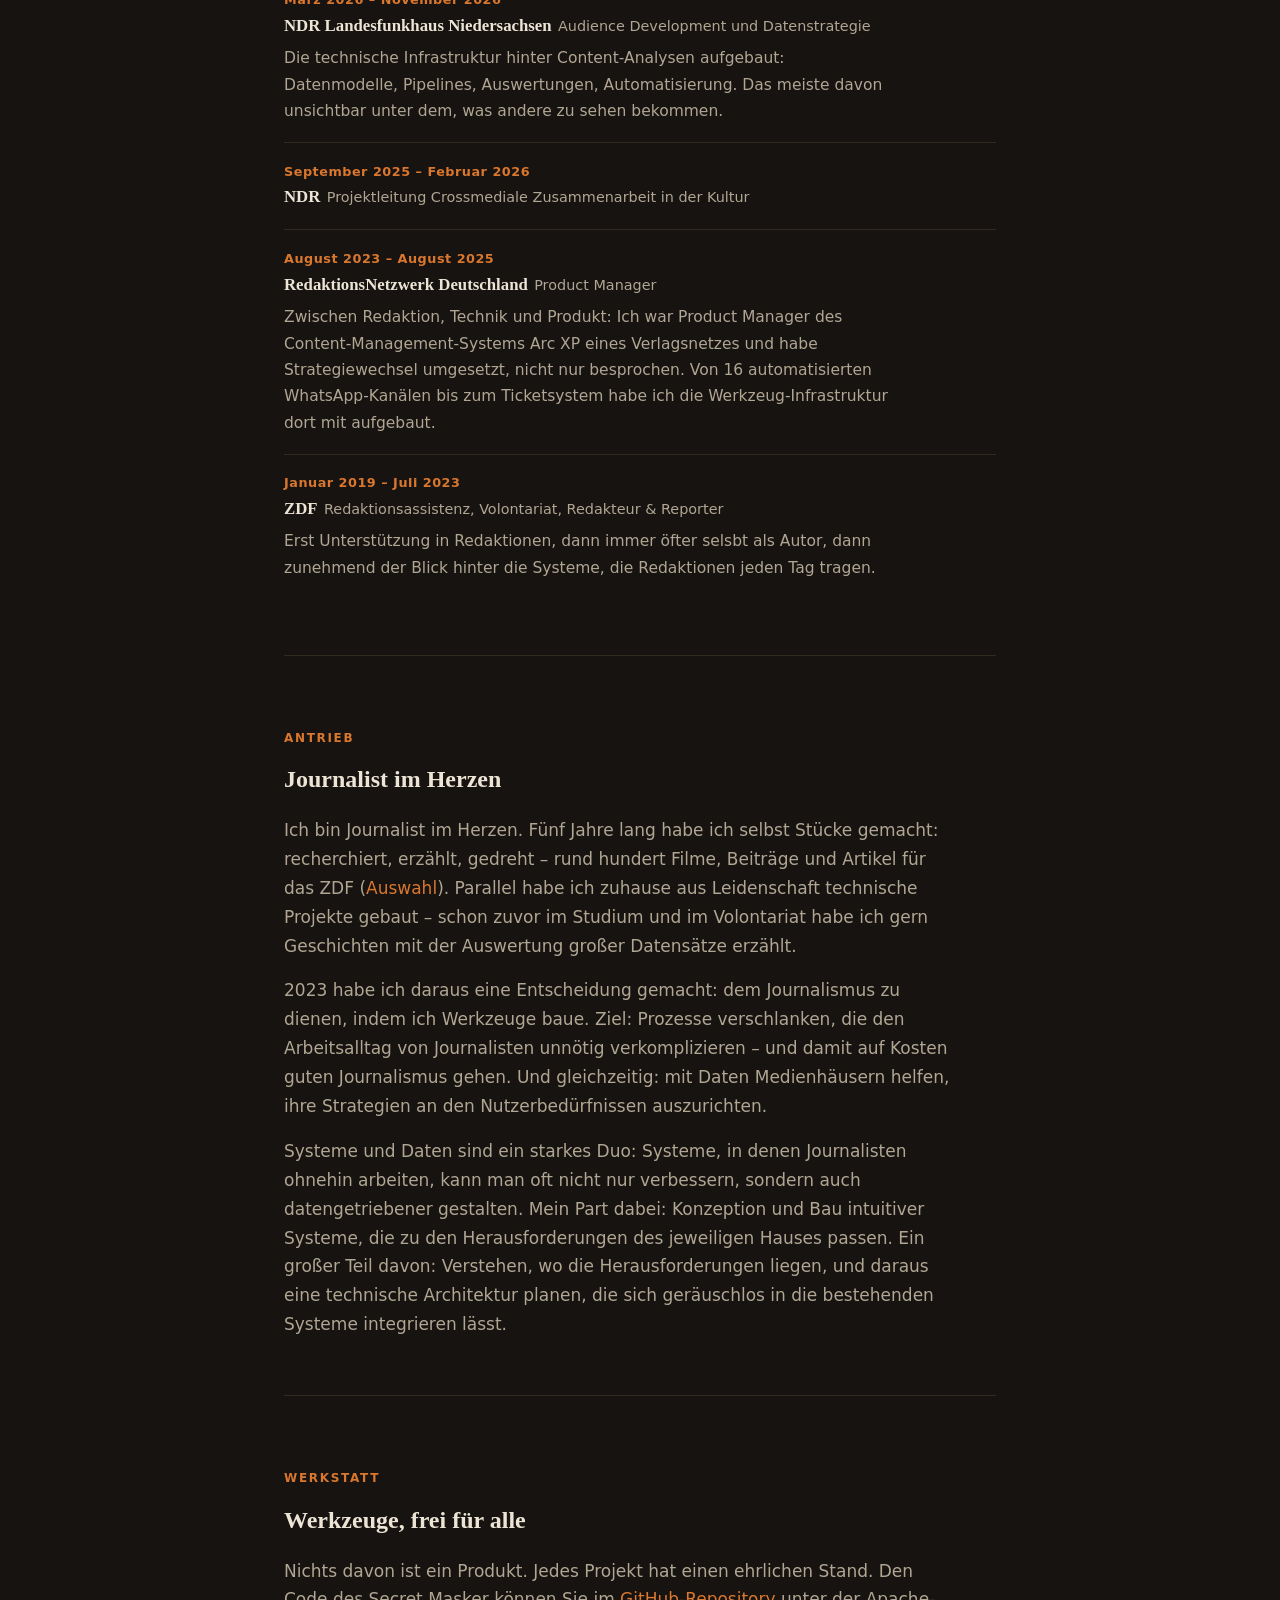
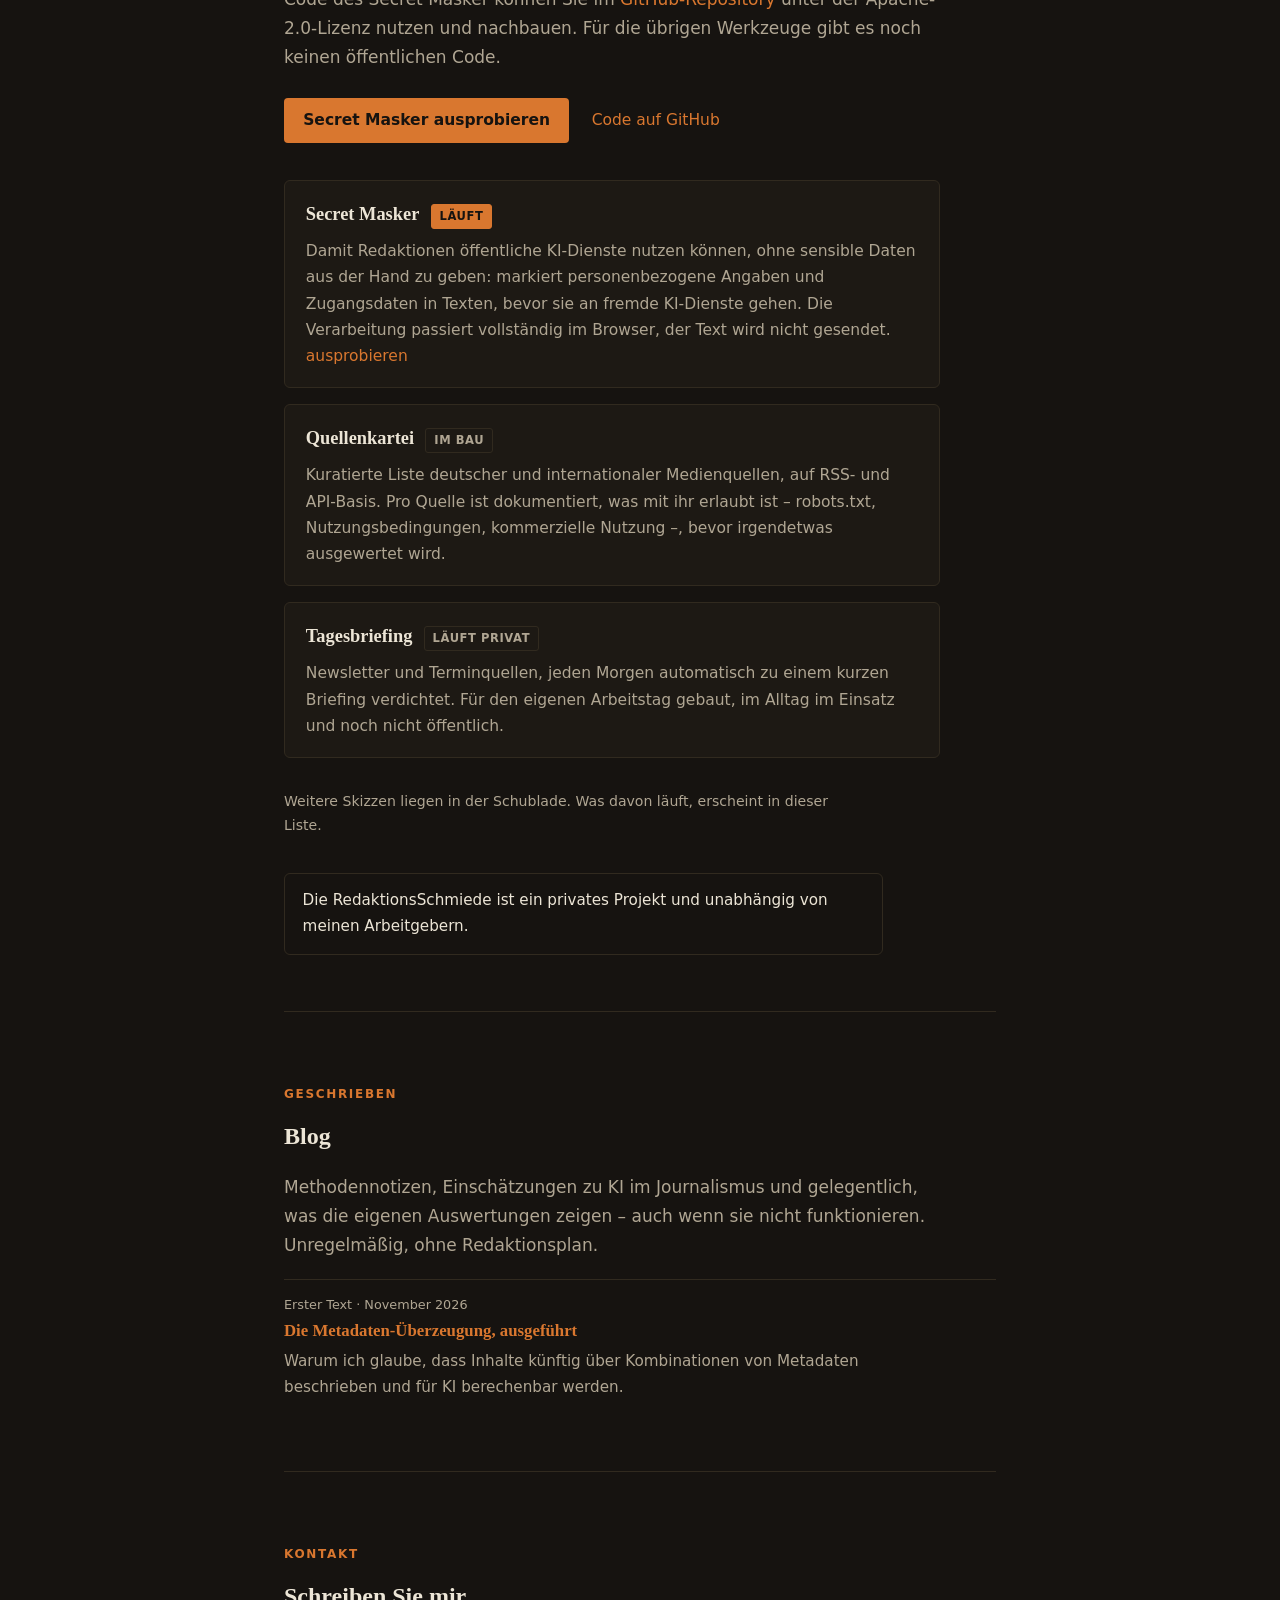
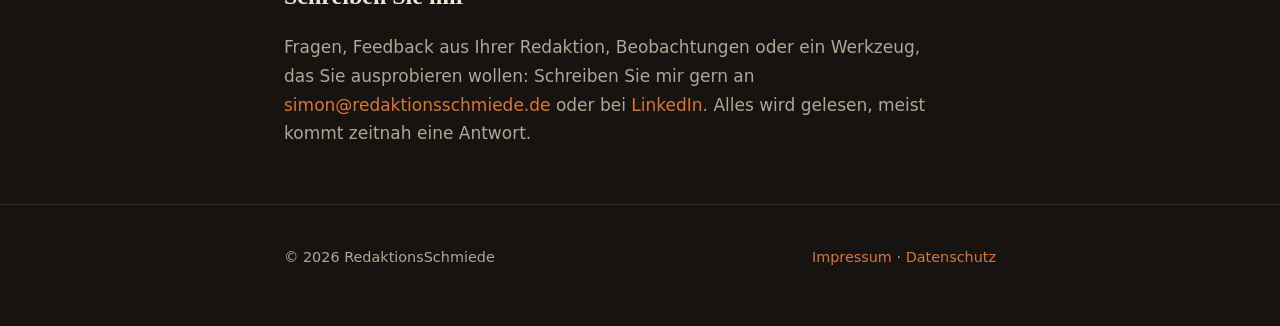
==== commit b1ec1629: "Restore 'Werkzeuge' section in index.html" ====
--- a/index.html
+++ b/index.html
@@ -104,7 +104,43 @@
     </ul>
     <div class="actions"><a class="more" href="/arbeit/">Alle Fälle, Zahlen und Arbeitsproben</a></div>
   </section>
-  <section id="werkzeuge">
+    <section id="werdegang">
+    <p class="kicker">Werdegang</p>
+    <h2>Vom Sendeplatz zur Datenpipeline</h2>
+    <p>Ich habe Sozialgeographie studiert und mich dort dafür begeistert, soziale Prozesse sichtbar zu machen, indem man Daten miteinander verschränkt. In der Bachelorarbeit habe ich die Bevölkerungsdynamik Leipzigs seit der Wende aus Daten der Einwohnermeldeämter erklärt, in der Masterarbeit die Bewegungsmuster von Leihfahrrädern in Hamburg während der Coronazeit, aus vier Monaten gescrapten Daten. Seit 2015 heißt das: scrapen, aggregieren, Muster finden, Karten bauen.</p>
+    <ul class="timeline"><li>
+        <span class="when">ab Dezember 2026</span>
+        <strong>MDR</strong><span class="role">KI-Desk, Leipzig</span>
+        <p>Beraten und steuern, wie Redaktionen KI-Systeme bekommen, die funktionieren.</p>
+      </li>
+      <li>
+        <span class="when">März 2026 – November 2026</span>
+        <strong>NDR Landesfunkhaus Niedersachsen</strong><span class="role">Audience Development und Datenstrategie</span>
+        <p>Die technische Infrastruktur hinter Content-Analysen aufgebaut: Datenmodelle, Pipelines, Auswertungen, Automatisierung. Das meiste davon unsichtbar unter dem, was andere zu sehen bekommen.</p>
+      </li>
+      <li>
+        <span class="when">September 2025 – Februar 2026</span>
+        <strong>NDR</strong><span class="role">Projektleitung Crossmediale Zusammenarbeit in der Kultur</span>
+      </li>
+      <li>
+        <span class="when">August 2023 – August 2025</span>
+        <strong>RedaktionsNetzwerk Deutschland</strong><span class="role">Product Manager</span>
+        <p>Zwischen Redaktion, Technik und Produkt: Ich war Product Manager des Content-Management-Systems Arc XP eines Verlagsnetzes und habe Strategiewechsel umgesetzt, nicht nur besprochen. Von 16 automatisierten WhatsApp-Kanälen bis zum Ticketsystem habe ich die Werkzeug-Infrastruktur dort mit aufgebaut.</p>
+      </li>
+      <li>
+        <span class="when">Januar 2019 – Juli 2023</span>
+        <strong>ZDF</strong><span class="role">Redaktionsassistenz, Volontariat, Redakteur & Reporter</span>
+        <p>Erst Unterstützung in Redaktionen, dann immer öfter selsbt als Autor, dann zunehmend der Blick hinter die Systeme, die Redaktionen jeden Tag tragen.</p>
+      </li></ul>
+  </section>
+  <section id="antrieb">
+    <p class="kicker">Antrieb</p>
+    <h2>Journalist im Herzen</h2>
+    <p>Ich bin Journalist im Herzen. Fünf Jahre lang habe ich selbst Stücke gemacht: recherchiert, erzählt, gedreht – rund hundert Filme, Beiträge und Artikel für das ZDF (<a href="/arbeit/#arbeitsproben">Auswahl</a>). Parallel habe ich zuhause aus Leidenschaft technische Projekte gebaut – schon zuvor im Studium und im Volontariat habe ich gern Geschichten mit der Auswertung großer Datensätze erzählt.</p>
+    <p>2023 habe ich daraus eine Entscheidung gemacht: dem Journalismus zu dienen, indem ich Werkzeuge baue. Ziel: Prozesse verschlanken, die den Arbeitsalltag von Journalisten unnötig verkomplizieren – und damit auf Kosten guten Journalismus gehen. Und gleichzeitig: mit Daten Medienhäusern helfen, ihre Strategien an den Nutzerbedürfnissen auszurichten.</p>
+    <p>Systeme und Daten sind ein starkes Duo: Systeme, in denen Journalisten ohnehin arbeiten, kann man oft nicht nur verbessern, sondern auch datengetriebener gestalten. Mein Part dabei: Konzeption und Bau intuitiver Systeme, die zu den Herausforderungen des jeweiligen Hauses passen. Ein großer Teil davon: Verstehen, wo die Herausforderungen liegen, und daraus eine technische Architektur planen, die sich geräuschlos in die bestehenden Systeme integrieren lässt.</p>
+  </section>
+    <section id="werkzeuge">
     <p class="kicker">Werkstatt</p>
     <h2>Werkzeuge, frei für alle</h2>
     <p>Nichts davon ist ein Produkt. Jedes Projekt hat einen ehrlichen Stand. Den Code des Secret Masker können Sie im <a href="https://github.com/redaktionsschmiede/redaktionsschmiede.de">GitHub-Repository</a> unter der Apache-2.0-Lizenz nutzen und nachbauen. Für die übrigen Werkzeuge gibt es noch keinen öffentlichen Code.</p>
@@ -129,42 +165,6 @@
     <p class="disclosure">Die RedaktionsSchmiede ist ein privates Projekt und unabhängig von meinen Arbeitgebern.</p>
     </div>
     </section>
-    <section id="werdegang">
-    <p class="kicker">Werdegang</p>
-    <h2>Vom Sendeplatz zur Datenpipeline</h2>
-    <p>Ich habe Sozialgeographie studiert und mich dort dafür begeistert, soziale Prozesse sichtbar zu machen, indem man Daten miteinander verschränkt. In der Bachelorarbeit habe ich die Bevölkerungsdynamik Leipzigs seit der Wende aus Daten der Einwohnermeldeämter erklärt, in der Masterarbeit die Bewegungsmuster von Leihfahrrädern in Hamburg während der Coronazeit, aus vier Monaten gescrapten Daten. Seit 2015 heißt das: scrapen, aggregieren, Muster finden, Karten bauen.</p>
-    <ul class="timeline"><li>
-        <span class="when">ab Dezember 2026</span>
-        <strong>MDR</strong><span class="role">KI-Desk, Leipzig</span>
-        <p>Beraten und steuern, wie Redaktionen KI-Systeme bekommen, die funktionieren.</p>
-      </li>
-      <li>
-        <span class="when">März 2026 – November 2026</span>
-        <strong>NDR Landesfunkhaus Niedersachsen</strong><span class="role">Audience Development und Datenstrategie</span>
-        <p>Die technische Infrastruktur hinter Content-Analysen aufgebaut: Datenmodelle, Pipelines, Auswertungen, Automatisierung. Das meiste davon unsichtbar unter dem, was andere zu sehen bekommen.</p>
-      </li>
-      <li>
-        <span class="when">September 2025 – Februar 2026</span>
-        <strong>NDR</strong><span class="role">Projektleitung Crossmediale Zusammenarbeit in der Kultur</span>
-      </li>
-      <li>
-        <span class="when">August 2023 – August 2025</span>
-        <strong>RedaktionsNetzwerk Deutschland</strong><span class="role">Product Manager</span>
-        <p>Zwischen Redaktion, Technik und Produkt: Ich war Product Manager des Content-Management-Systems Arc XP eines Verlagsnetzes und habe Strategiewechsel umgesetzt, nicht nur besprochen. Von 16 automatisierten WhatsApp-Kanälen bis zum Ticketsystem habe ich die Werkzeug-Infrastruktur dort mit aufgebaut.</p>
-      </li>
-      <li>
-        <span class="when">Januar 2019 – Juli 2023</span>
-        <strong>ZDF</strong><span class="role">Redaktionsassistenz, Volontariat, Redakteur & Reporter</span>
-        <p>Erst Unterstützung in Redaktionen, dann immer öfter selsbt als Autor, dann zunehmend der Blick hinter die Systeme, die Redaktionen jeden Tag tragen.</p>
-      </li></ul>
-  </section>
-  <section id="antrieb">
-    <p class="kicker">Antrieb</p>
-    <h2>Journalist im Herzen</h2>
-    <p>Ich bin Journalist im Herzen. Fünf Jahre lang habe ich selbst Stücke gemacht: recherchiert, erzählt, gedreht – rund hundert Filme, Beiträge und Artikel für das ZDF (<a href="/arbeit/#arbeitsproben">Auswahl</a>). Parallel habe ich zuhause aus Leidenschaft technische Projekte gebaut – schon zuvor im Studium und im Volontariat habe ich gern Geschichten mit der Auswertung großer Datensätze erzählt.</p>
-    <p>2023 habe ich daraus eine Entscheidung gemacht: dem Journalismus zu dienen, indem ich Werkzeuge baue. Ziel: Prozesse verschlanken, die den Arbeitsalltag von Journalisten unnötig verkomplizieren – und damit auf Kosten guten Journalismus gehen. Und gleichzeitig: mit Daten Medienhäusern helfen, ihre Strategien an den Nutzerbedürfnissen auszurichten.</p>
-    <p>Systeme und Daten sind ein starkes Duo: Systeme, in denen Journalisten ohnehin arbeiten, kann man oft nicht nur verbessern, sondern auch datengetriebener gestalten. Mein Part dabei: Konzeption und Bau intuitiver Systeme, die zu den Herausforderungen des jeweiligen Hauses passen. Ein großer Teil davon: Verstehen, wo die Herausforderungen liegen, und daraus eine technische Architektur planen, die sich geräuschlos in die bestehenden Systeme integrieren lässt.</p>
-  </section>
   <section id="blog">
     <p class="kicker">Geschrieben</p>
     <h2>Blog</h2>
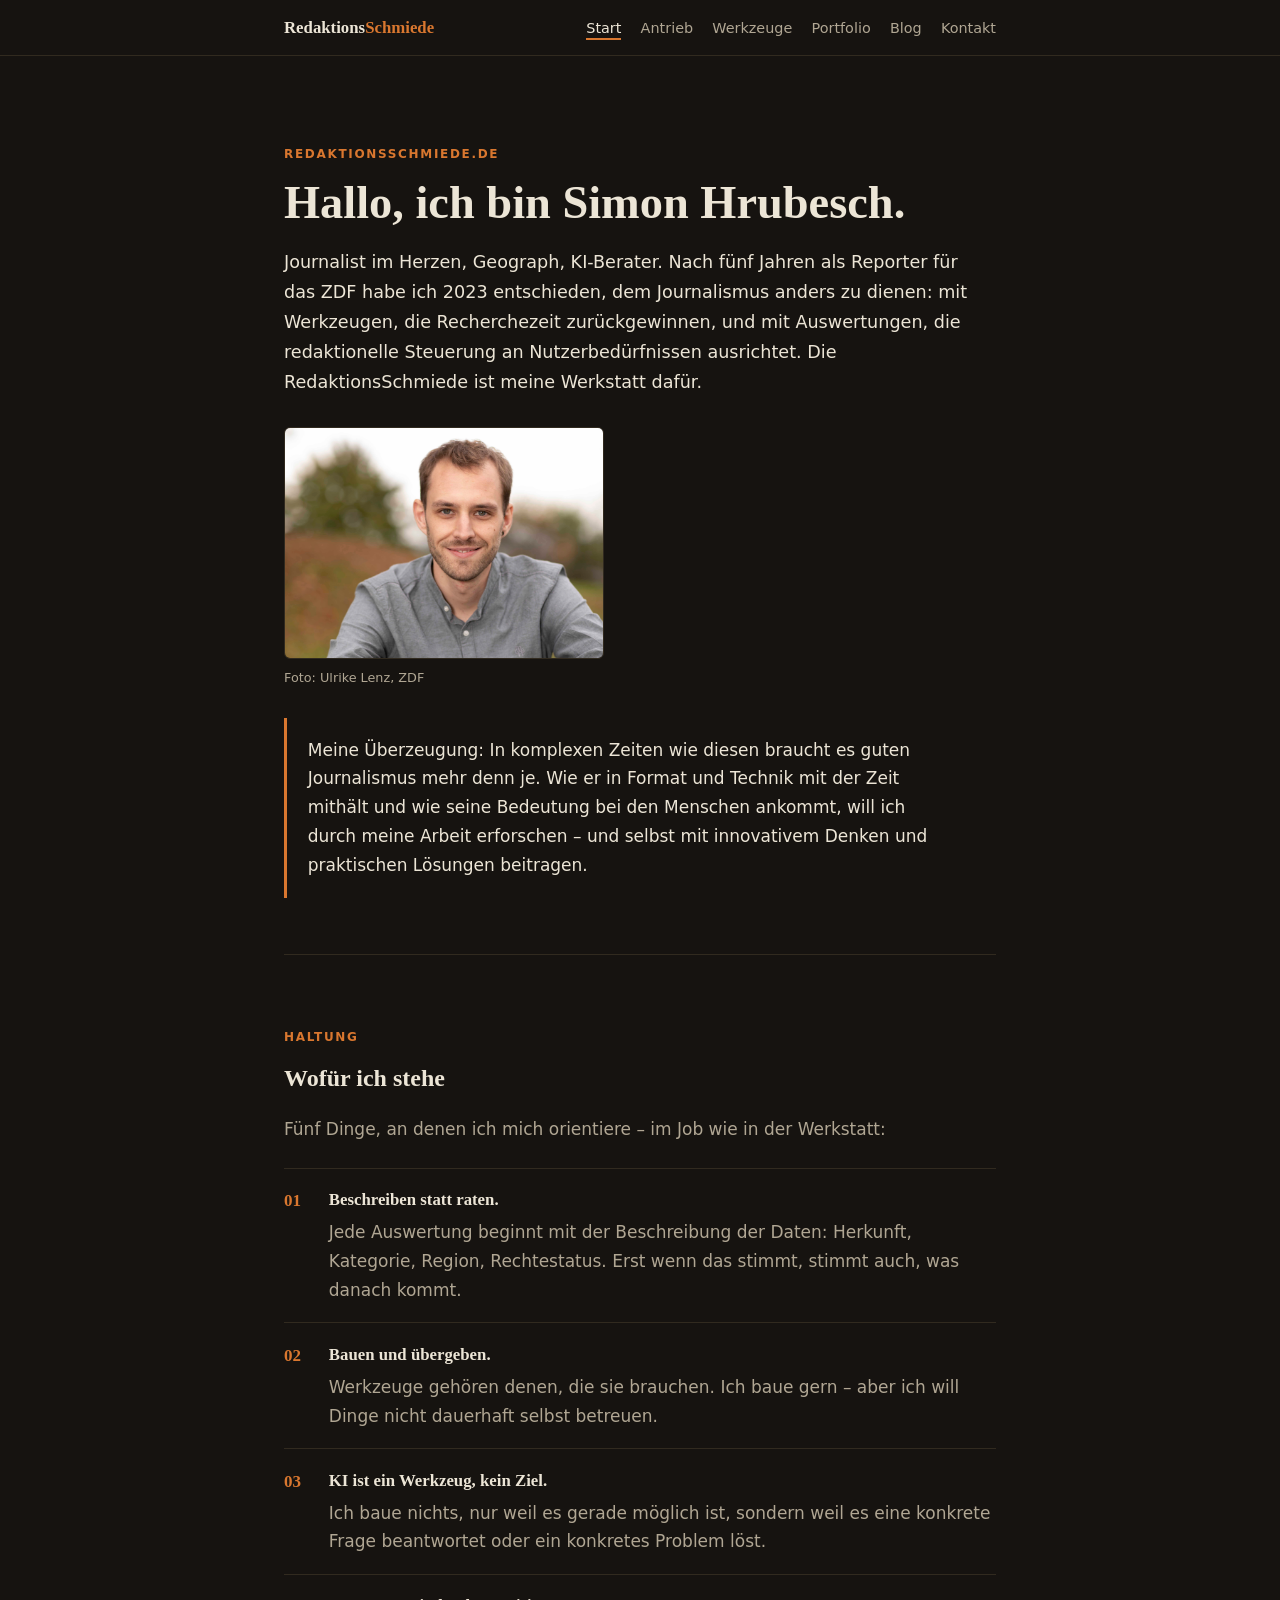
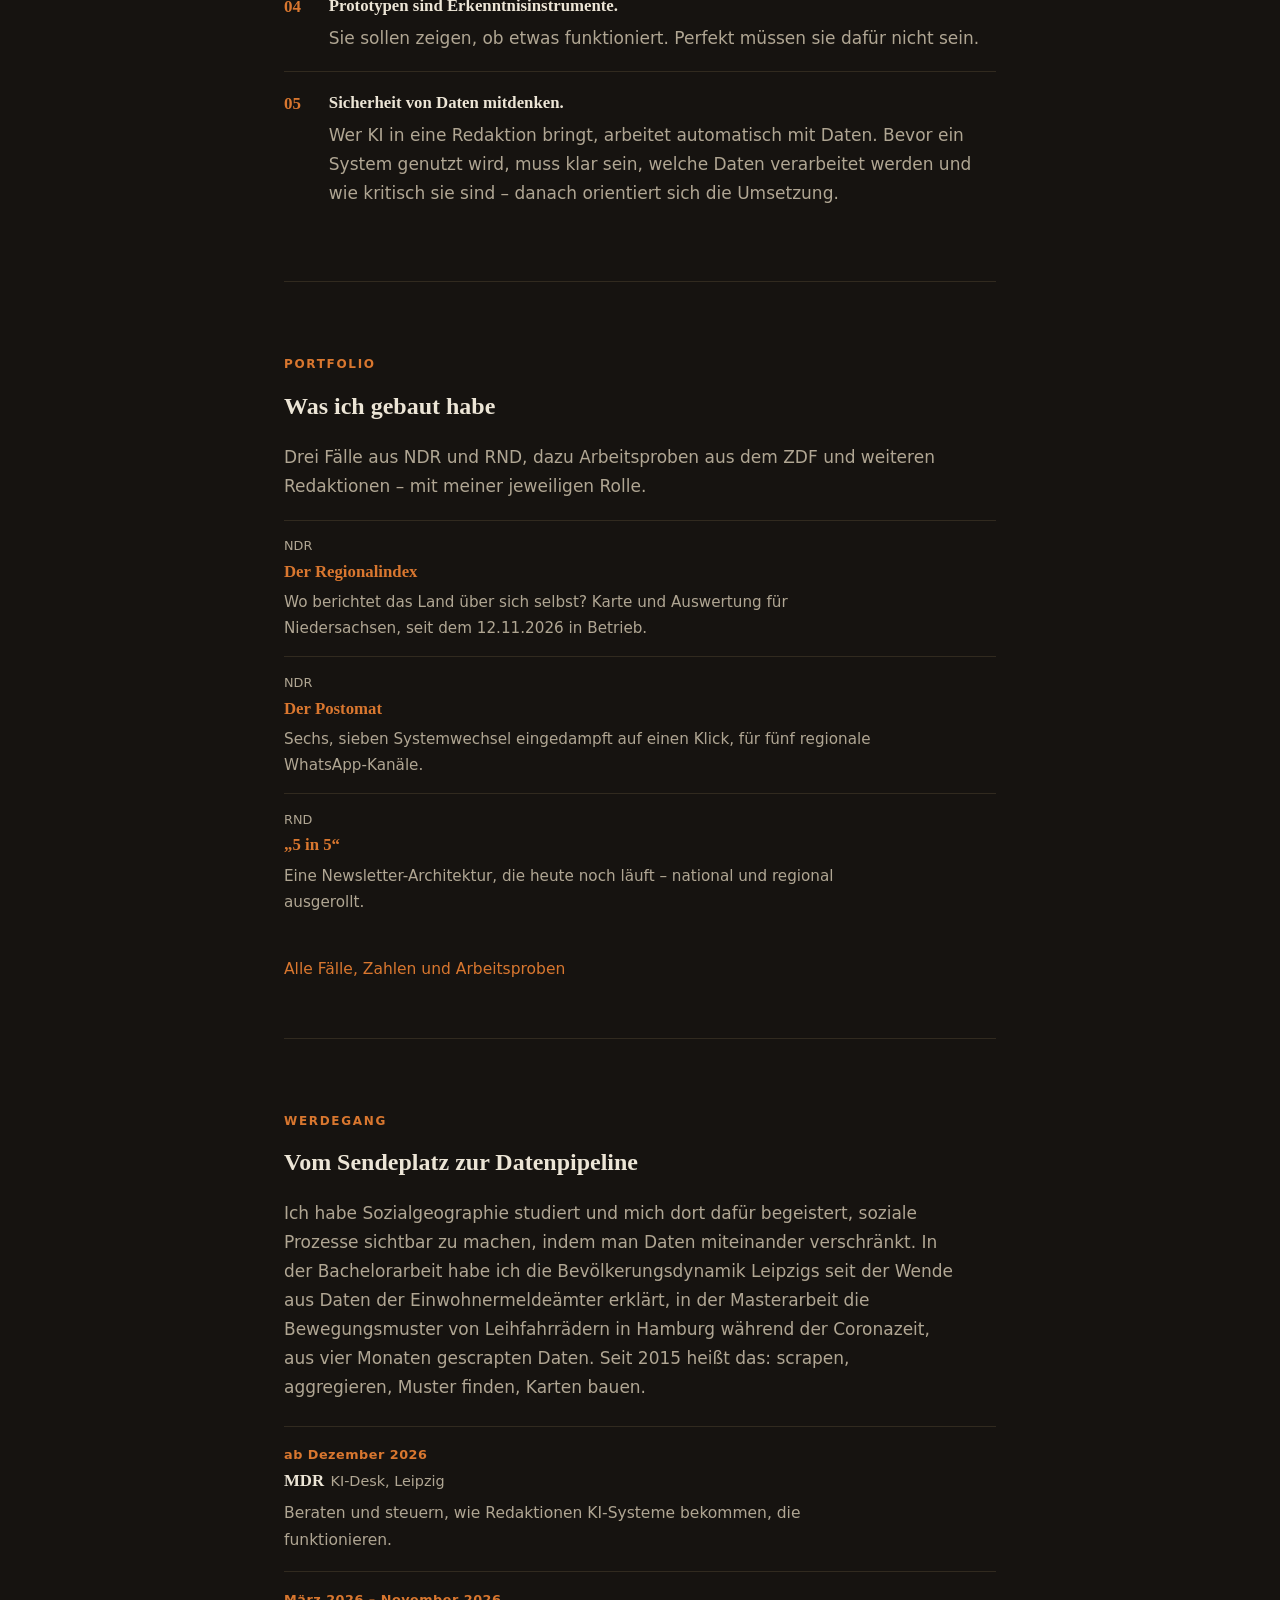
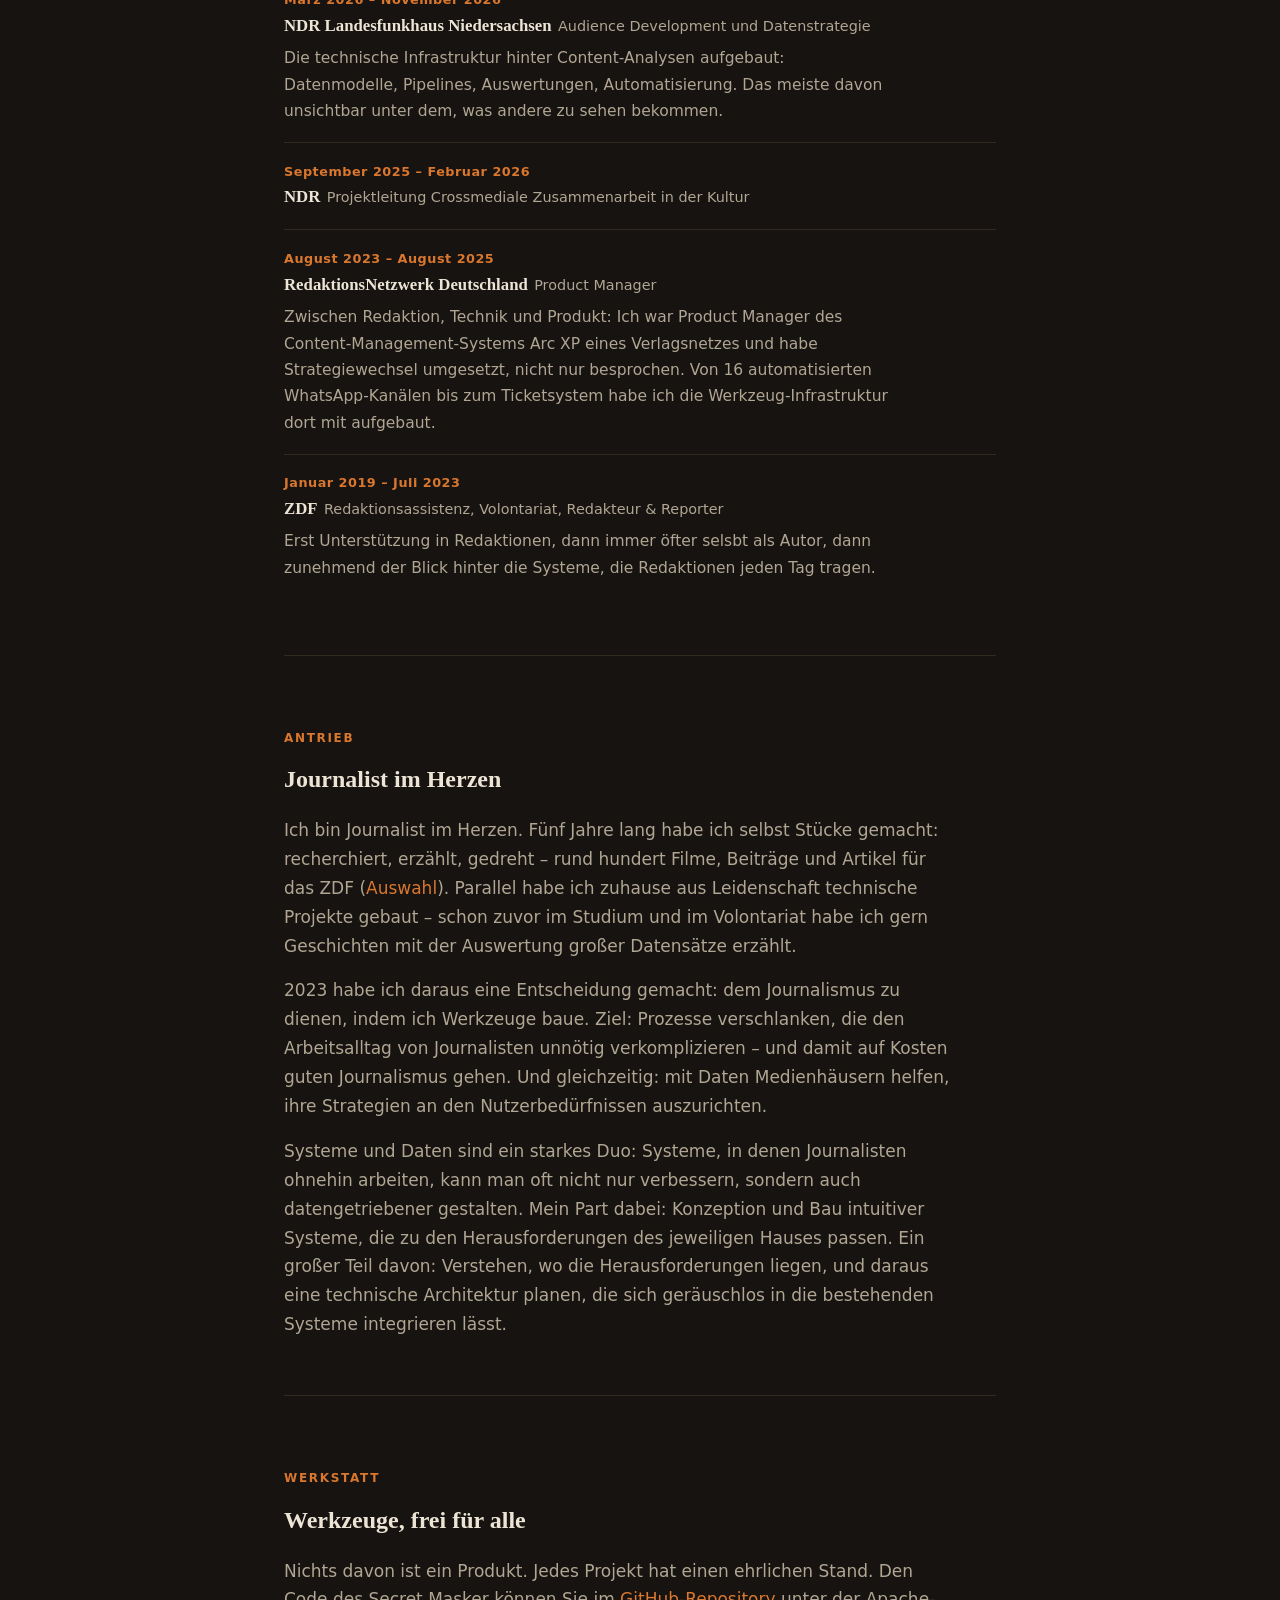
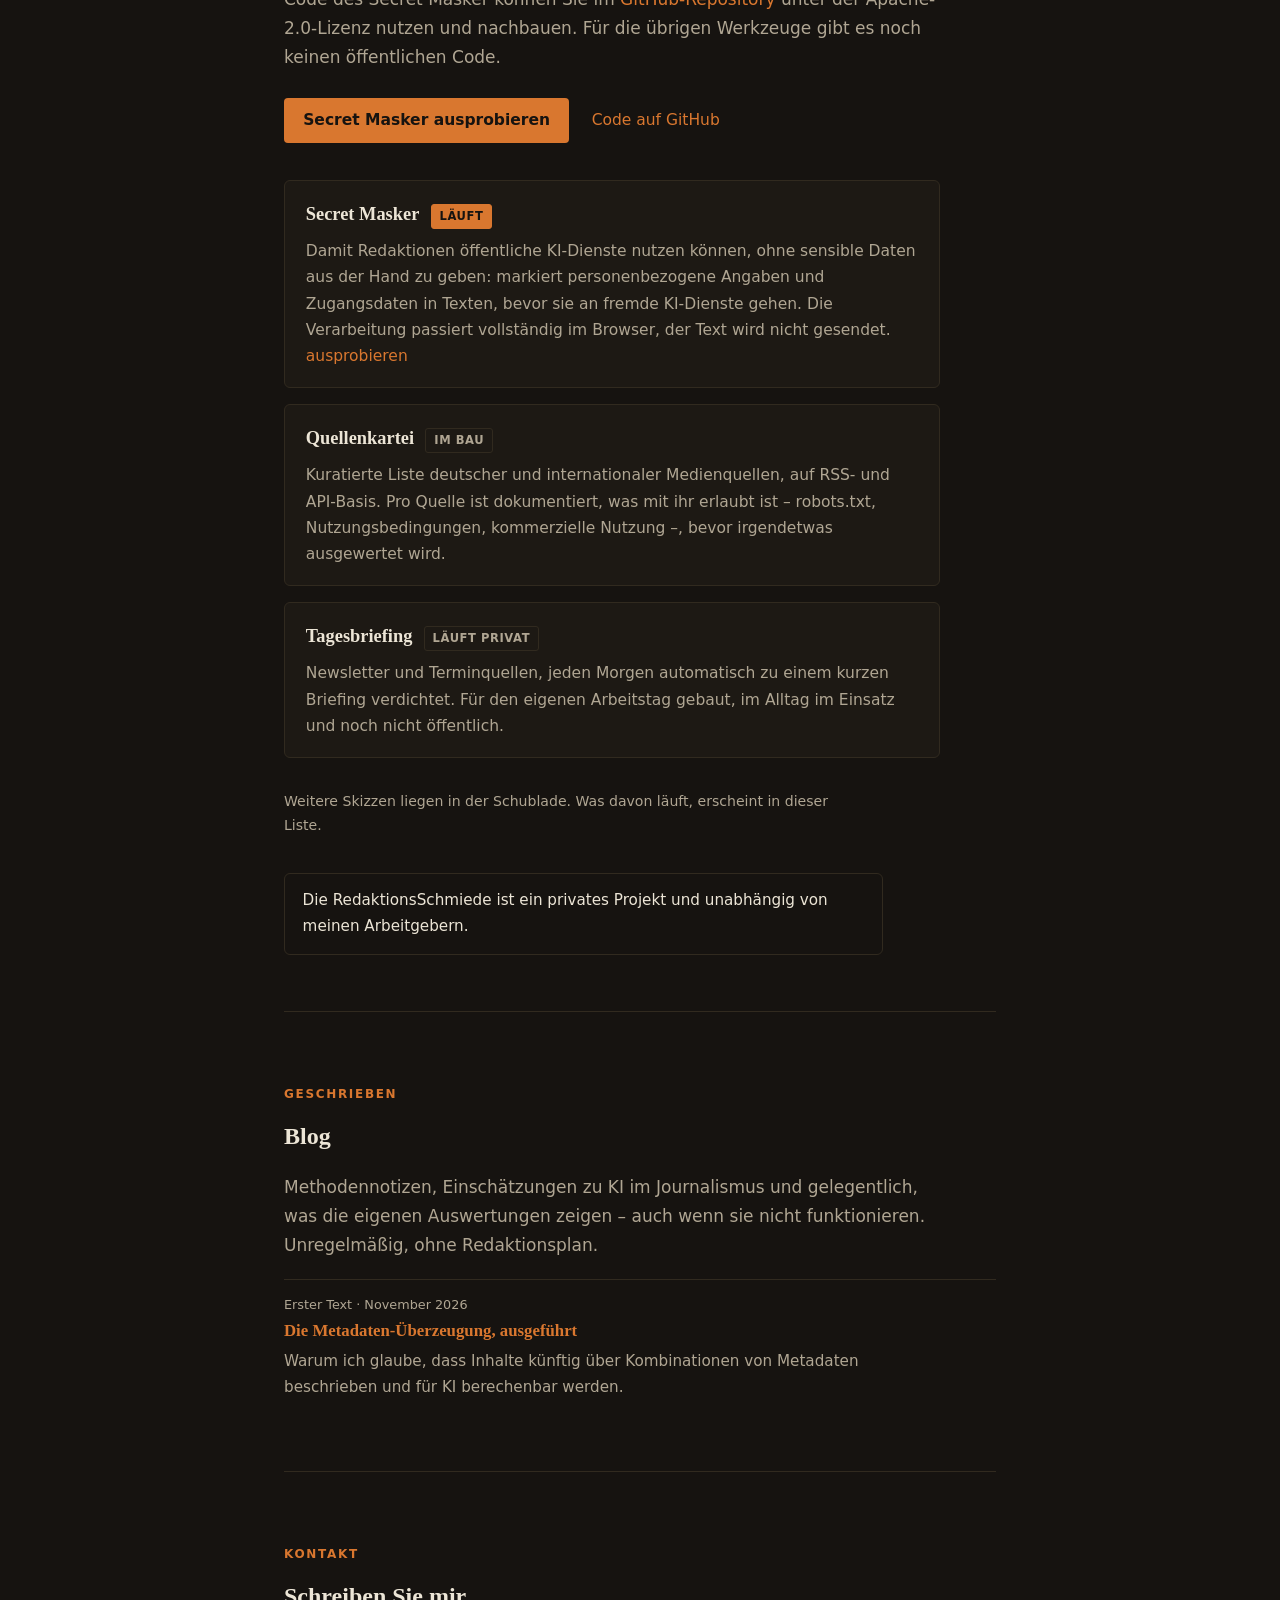
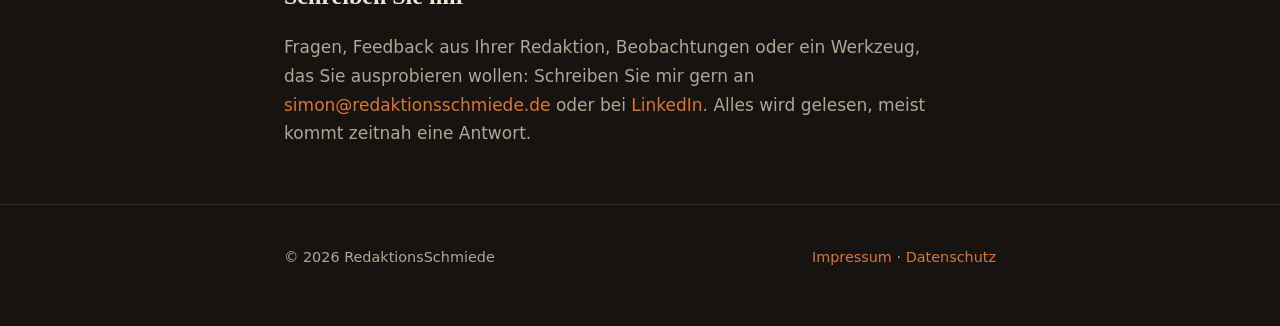
==== commit f33a408b: "Change 'Arbeit' section to 'Portfolio'" ====
--- a/index.html
+++ b/index.html
@@ -36,7 +36,7 @@
       <li><a href="/" aria-current="page">Start</a></li>
       <li><a href="/#antrieb">Antrieb</a></li>
       <li><a href="/#werkzeuge">Werkzeuge</a></li>
-      <li><a href="/arbeit/">Arbeit</a></li>
+      <li><a href="/portfolio/">Portfolio</a></li>
       <li><a href="/blog/">Blog</a></li>
       <li><a href="/#kontakt">Kontakt</a></li>
     </ul>
@@ -81,28 +81,28 @@
       </li>
     </ol>
   </section>
-  <section id="arbeit">
-    <p class="kicker">Arbeit</p>
+  <section id="portfolio">
+    <p class="kicker">Portfolio</p>
     <h2>Was ich gebaut habe</h2>
     <p>Drei Fälle aus NDR und RND, dazu Arbeitsproben aus dem ZDF und weiteren Redaktionen – mit meiner jeweiligen Rolle.</p>
     <ul class="links">
       <li>
         <span class="meta">NDR</span>
-        <a class="title" href="/arbeit/#regionalindex">Der Regionalindex</a>
+        <a class="title" href="/portfolio/#regionalindex">Der Regionalindex</a>
         <p>Wo berichtet das Land über sich selbst? Karte und Auswertung für Niedersachsen, seit dem 12.11.2026 in Betrieb.</p>
       </li>
       <li>
         <span class="meta">NDR</span>
-        <a class="title" href="/arbeit/#postomat">Der Postomat</a>
+        <a class="title" href="/portfolio/#postomat">Der Postomat</a>
         <p>Sechs, sieben Systemwechsel eingedampft auf einen Klick, für fünf regionale WhatsApp-Kanäle.</p>
       </li>
       <li>
         <span class="meta">RND</span>
-        <a class="title" href="/arbeit/#fuenf-in-fuenf">„5 in 5“</a>
+        <a class="title" href="/portfolio/#fuenf-in-fuenf">„5 in 5“</a>
         <p>Eine Newsletter-Architektur, die heute noch läuft – national und regional ausgerollt.</p>
       </li>
     </ul>
-    <div class="actions"><a class="more" href="/arbeit/">Alle Fälle, Zahlen und Arbeitsproben</a></div>
+    <div class="actions"><a class="more" href="/portfolio/">Alle Fälle, Zahlen und Arbeitsproben</a></div>
   </section>
     <section id="werdegang">
     <p class="kicker">Werdegang</p>
@@ -136,7 +136,7 @@
   <section id="antrieb">
     <p class="kicker">Antrieb</p>
     <h2>Journalist im Herzen</h2>
-    <p>Ich bin Journalist im Herzen. Fünf Jahre lang habe ich selbst Stücke gemacht: recherchiert, erzählt, gedreht – rund hundert Filme, Beiträge und Artikel für das ZDF (<a href="/arbeit/#arbeitsproben">Auswahl</a>). Parallel habe ich zuhause aus Leidenschaft technische Projekte gebaut – schon zuvor im Studium und im Volontariat habe ich gern Geschichten mit der Auswertung großer Datensätze erzählt.</p>
+    <p>Ich bin Journalist im Herzen. Fünf Jahre lang habe ich selbst Stücke gemacht: recherchiert, erzählt, gedreht – rund hundert Filme, Beiträge und Artikel für das ZDF (<a href="/portfolio/#arbeitsproben">Auswahl</a>). Parallel habe ich zuhause aus Leidenschaft technische Projekte gebaut – schon zuvor im Studium und im Volontariat habe ich gern Geschichten mit der Auswertung großer Datensätze erzählt.</p>
     <p>2023 habe ich daraus eine Entscheidung gemacht: dem Journalismus zu dienen, indem ich Werkzeuge baue. Ziel: Prozesse verschlanken, die den Arbeitsalltag von Journalisten unnötig verkomplizieren – und damit auf Kosten guten Journalismus gehen. Und gleichzeitig: mit Daten Medienhäusern helfen, ihre Strategien an den Nutzerbedürfnissen auszurichten.</p>
     <p>Systeme und Daten sind ein starkes Duo: Systeme, in denen Journalisten ohnehin arbeiten, kann man oft nicht nur verbessern, sondern auch datengetriebener gestalten. Mein Part dabei: Konzeption und Bau intuitiver Systeme, die zu den Herausforderungen des jeweiligen Hauses passen. Ein großer Teil davon: Verstehen, wo die Herausforderungen liegen, und daraus eine technische Architektur planen, die sich geräuschlos in die bestehenden Systeme integrieren lässt.</p>
   </section>
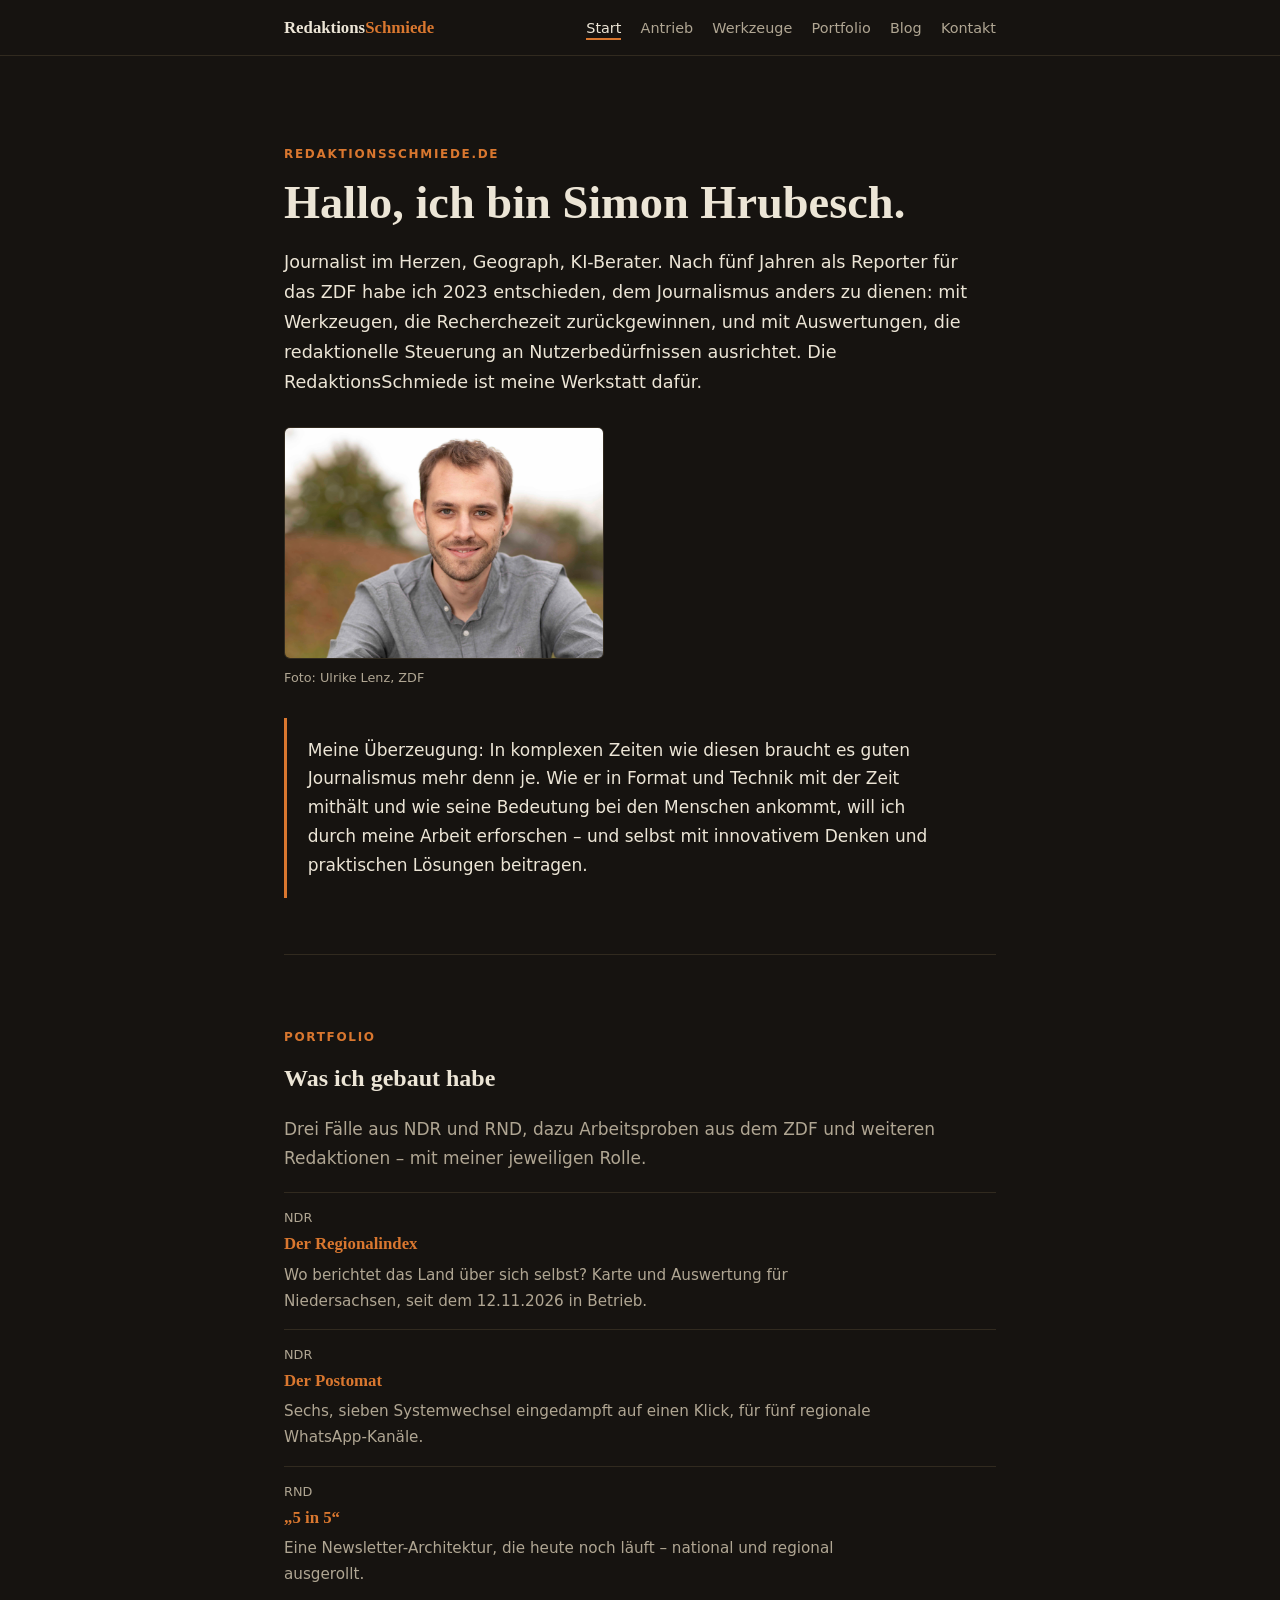
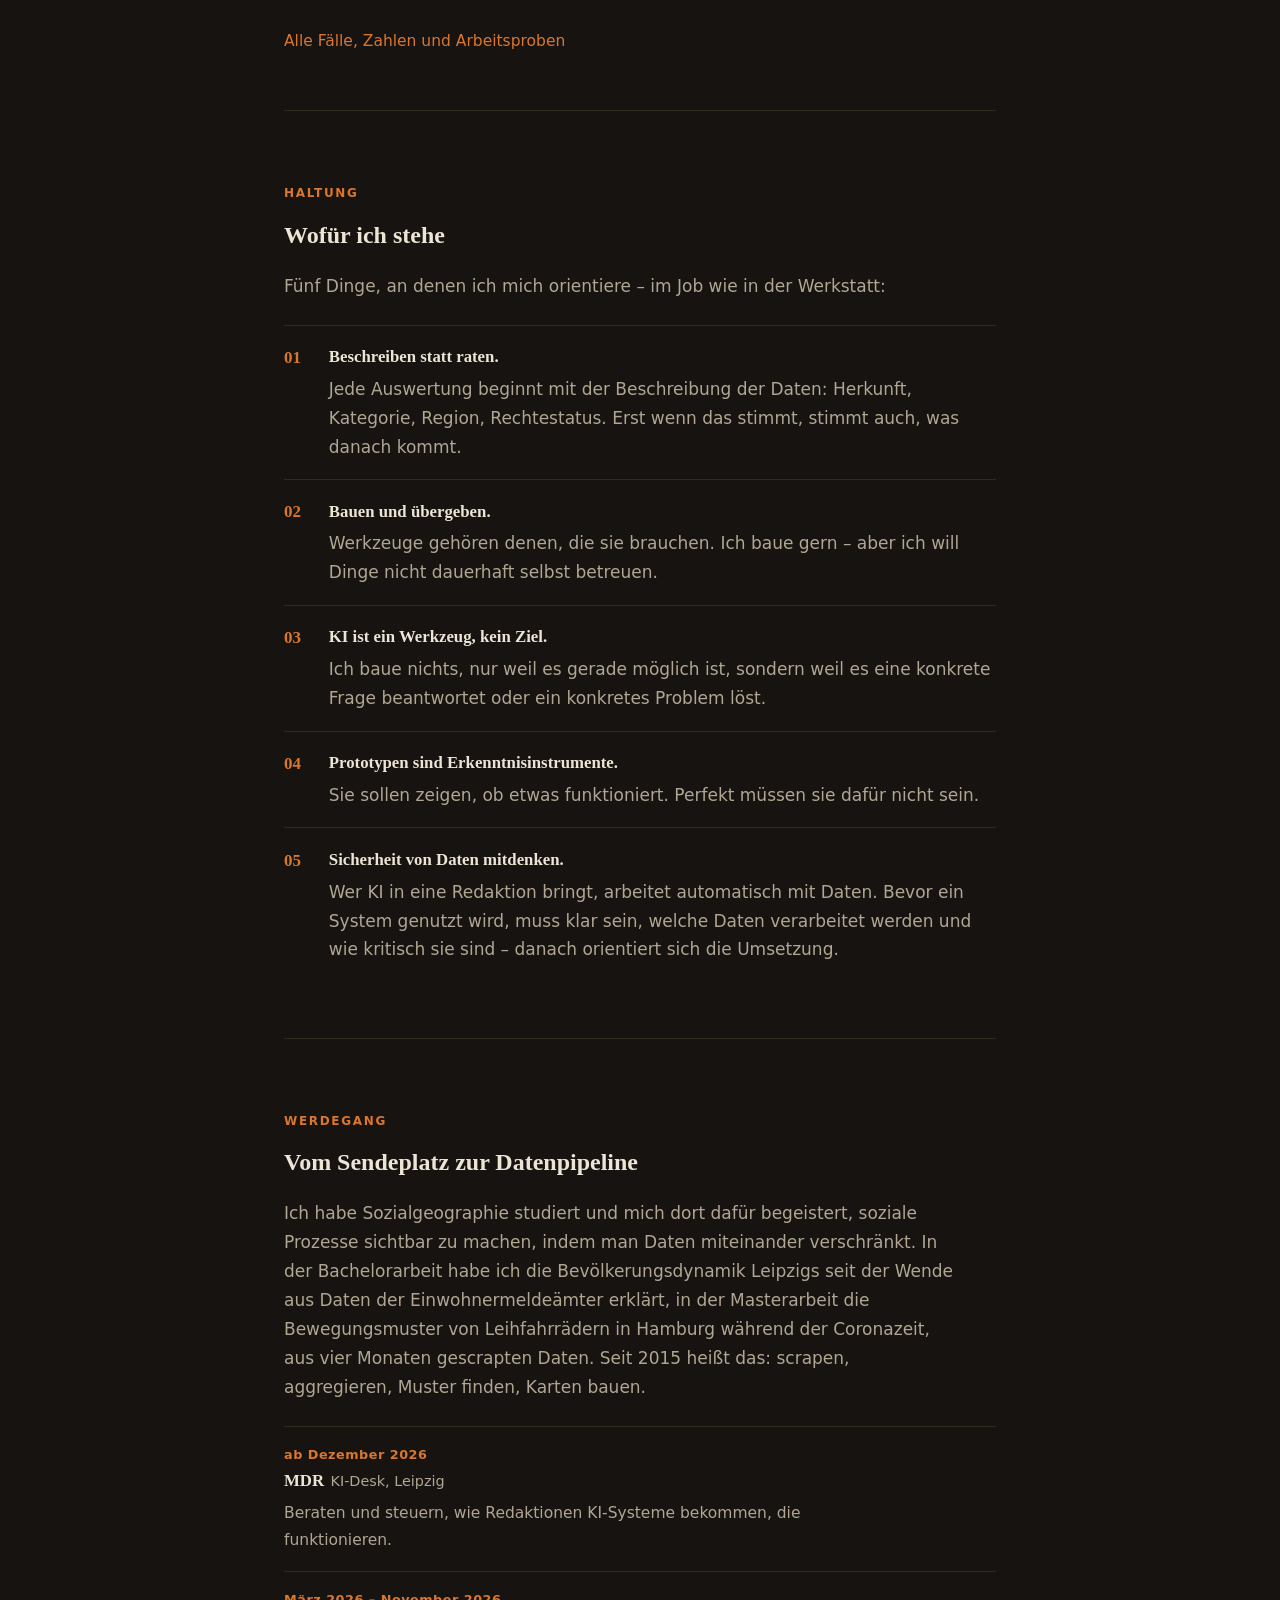
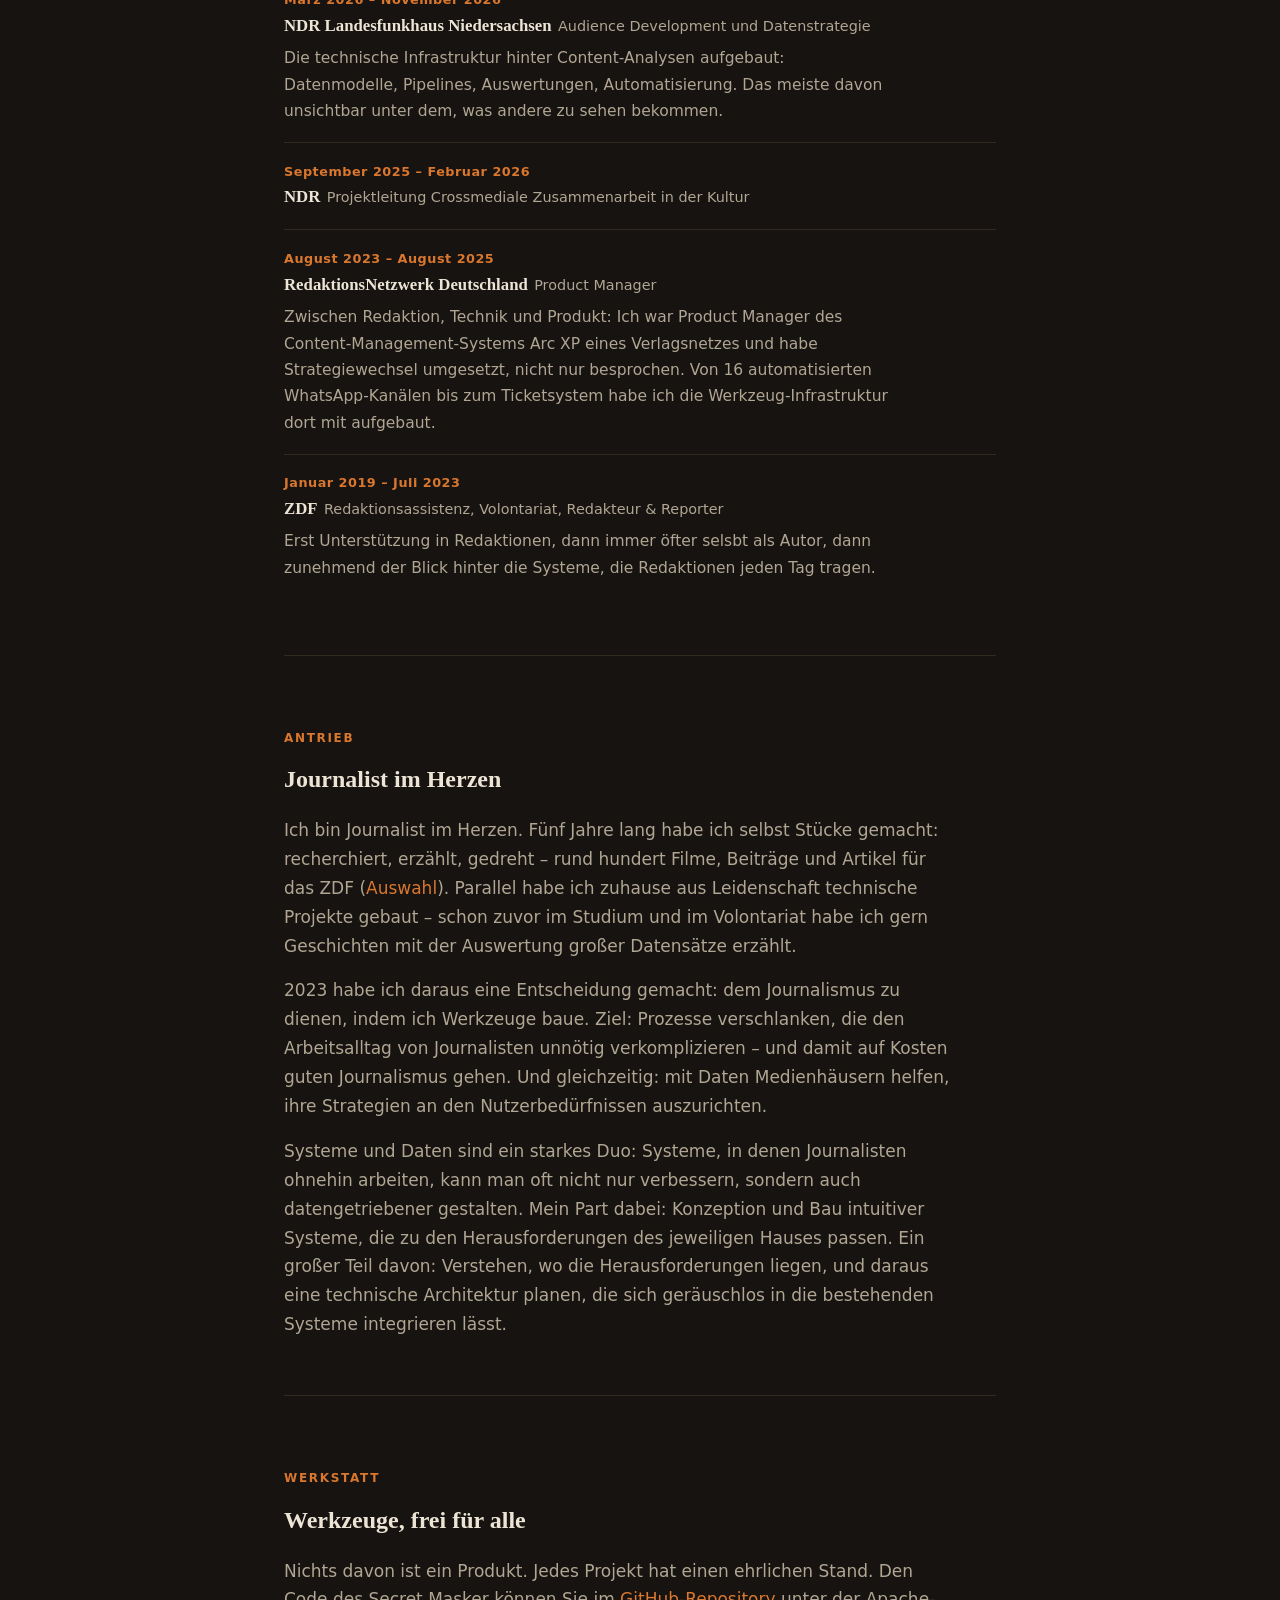
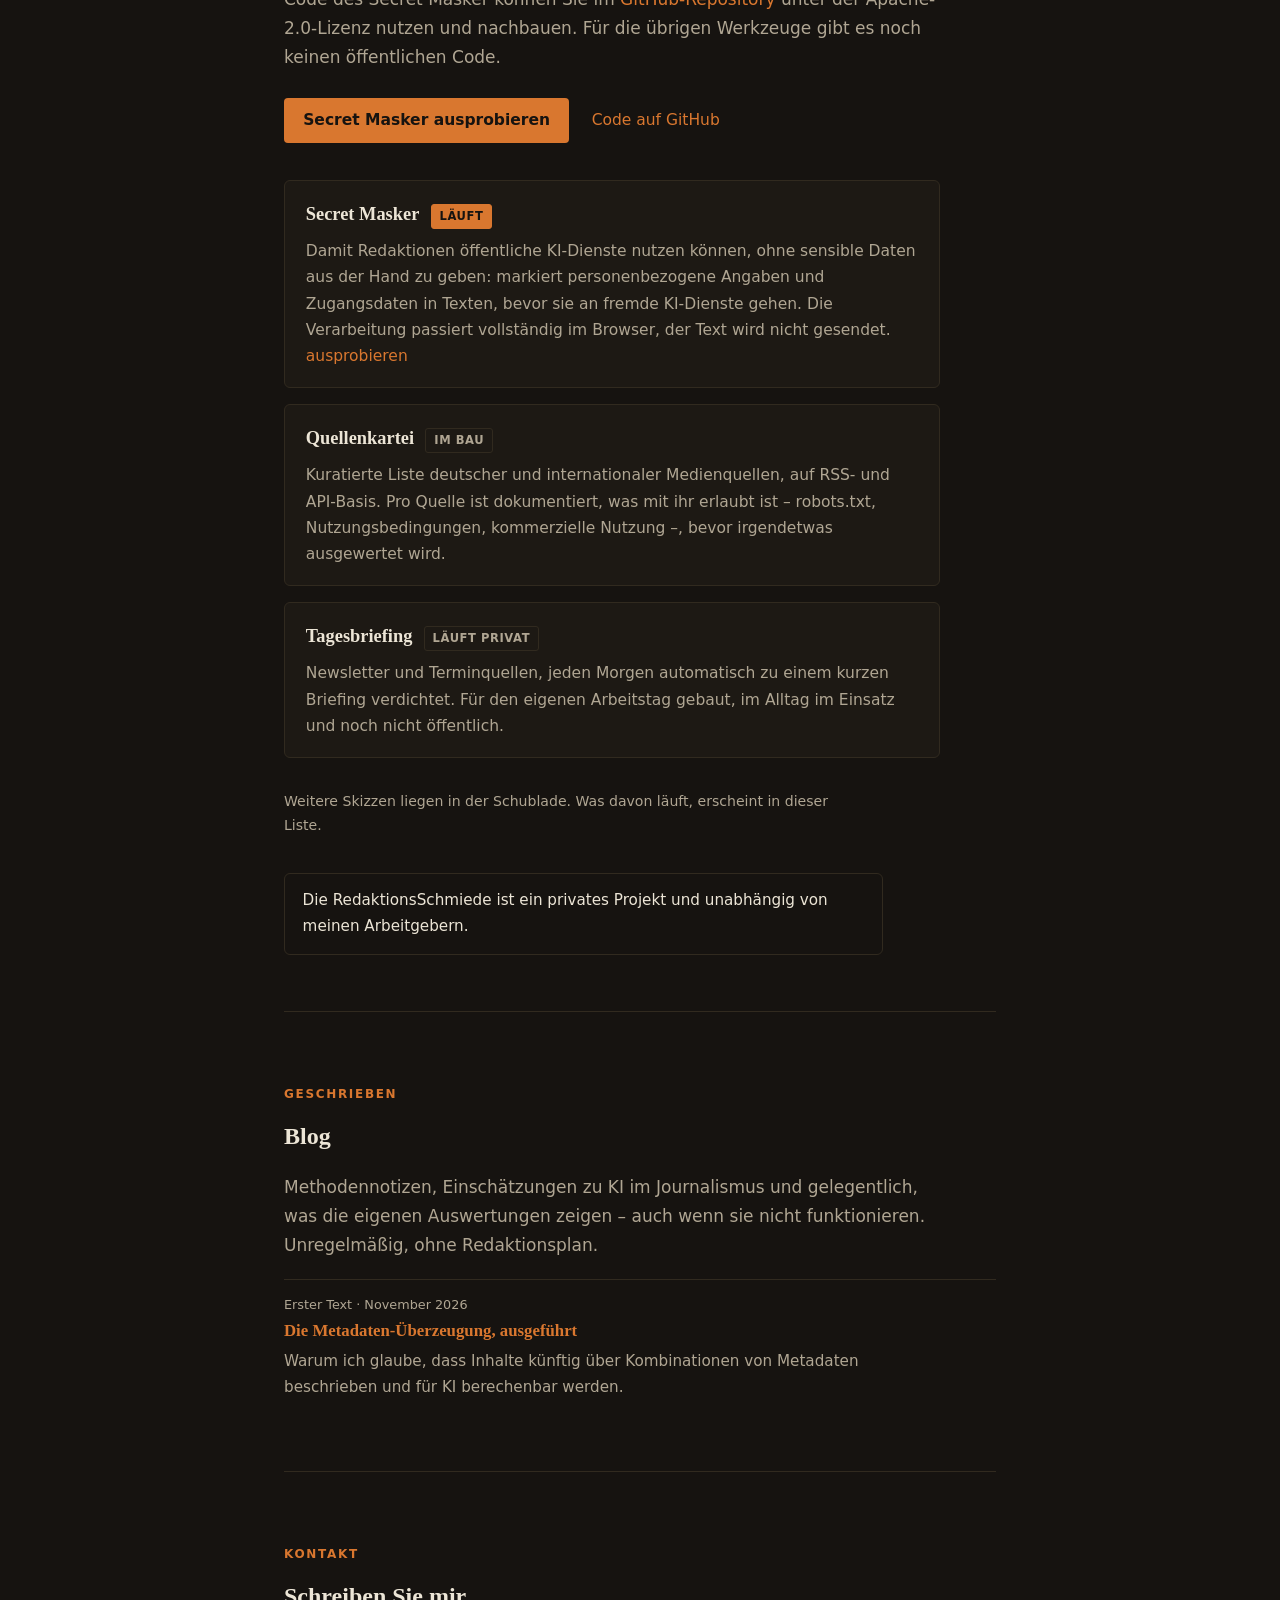
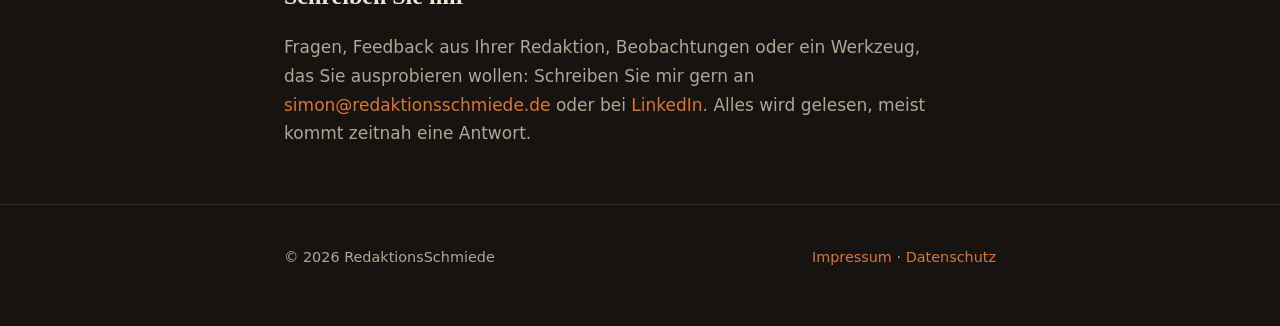
==== commit d9ca645c: "Change order of sections Added a new portfolio section with project examples and descriptions." ====
--- a/index.html
+++ b/index.html
@@ -36,7 +36,7 @@
       <li><a href="/" aria-current="page">Start</a></li>
       <li><a href="/#antrieb">Antrieb</a></li>
       <li><a href="/#werkzeuge">Werkzeuge</a></li>
-      <li><a href="/portfolio/">Portfolio</a></li>
+      <li><a href="/arbeit/">Portfolio</a></li>
       <li><a href="/blog/">Blog</a></li>
       <li><a href="/#kontakt">Kontakt</a></li>
     </ul>
@@ -54,6 +54,29 @@
     </figure>
     <div class="mission">Meine Überzeugung: In komplexen Zeiten wie diesen braucht es guten Journalismus mehr denn je. Wie er in Format und Technik mit der Zeit mithält und wie seine Bedeutung bei den Menschen ankommt, will ich durch meine Arbeit erforschen – und selbst mit innovativem Denken und praktischen Lösungen beitragen.</div>
   </section>
+  <section id="portfolio">
+    <p class="kicker">Portfolio</p>
+    <h2>Was ich gebaut habe</h2>
+    <p>Drei Fälle aus NDR und RND, dazu Arbeitsproben aus dem ZDF und weiteren Redaktionen – mit meiner jeweiligen Rolle.</p>
+    <ul class="links">
+      <li>
+        <span class="meta">NDR</span>
+        <a class="title" href="/arbeit/#regionalindex">Der Regionalindex</a>
+        <p>Wo berichtet das Land über sich selbst? Karte und Auswertung für Niedersachsen, seit dem 12.11.2026 in Betrieb.</p>
+      </li>
+      <li>
+        <span class="meta">NDR</span>
+        <a class="title" href="/arbeit/#postomat">Der Postomat</a>
+        <p>Sechs, sieben Systemwechsel eingedampft auf einen Klick, für fünf regionale WhatsApp-Kanäle.</p>
+      </li>
+      <li>
+        <span class="meta">RND</span>
+        <a class="title" href="/arbeit/#fuenf-in-fuenf">„5 in 5“</a>
+        <p>Eine Newsletter-Architektur, die heute noch läuft – national und regional ausgerollt.</p>
+      </li>
+    </ul>
+    <div class="actions"><a class="more" href="/arbeit/">Alle Fälle, Zahlen und Arbeitsproben</a></div>
+  </section>
   <section id="haltung">
     <p class="kicker">Haltung</p>
     <h2>Wofür ich stehe</h2>
@@ -81,29 +104,7 @@
       </li>
     </ol>
   </section>
-  <section id="portfolio">
-    <p class="kicker">Portfolio</p>
-    <h2>Was ich gebaut habe</h2>
-    <p>Drei Fälle aus NDR und RND, dazu Arbeitsproben aus dem ZDF und weiteren Redaktionen – mit meiner jeweiligen Rolle.</p>
-    <ul class="links">
-      <li>
-        <span class="meta">NDR</span>
-        <a class="title" href="/portfolio/#regionalindex">Der Regionalindex</a>
-        <p>Wo berichtet das Land über sich selbst? Karte und Auswertung für Niedersachsen, seit dem 12.11.2026 in Betrieb.</p>
-      </li>
-      <li>
-        <span class="meta">NDR</span>
-        <a class="title" href="/portfolio/#postomat">Der Postomat</a>
-        <p>Sechs, sieben Systemwechsel eingedampft auf einen Klick, für fünf regionale WhatsApp-Kanäle.</p>
-      </li>
-      <li>
-        <span class="meta">RND</span>
-        <a class="title" href="/portfolio/#fuenf-in-fuenf">„5 in 5“</a>
-        <p>Eine Newsletter-Architektur, die heute noch läuft – national und regional ausgerollt.</p>
-      </li>
-    </ul>
-    <div class="actions"><a class="more" href="/portfolio/">Alle Fälle, Zahlen und Arbeitsproben</a></div>
-  </section>
+  
     <section id="werdegang">
     <p class="kicker">Werdegang</p>
     <h2>Vom Sendeplatz zur Datenpipeline</h2>
@@ -136,7 +137,7 @@
   <section id="antrieb">
     <p class="kicker">Antrieb</p>
     <h2>Journalist im Herzen</h2>
-    <p>Ich bin Journalist im Herzen. Fünf Jahre lang habe ich selbst Stücke gemacht: recherchiert, erzählt, gedreht – rund hundert Filme, Beiträge und Artikel für das ZDF (<a href="/portfolio/#arbeitsproben">Auswahl</a>). Parallel habe ich zuhause aus Leidenschaft technische Projekte gebaut – schon zuvor im Studium und im Volontariat habe ich gern Geschichten mit der Auswertung großer Datensätze erzählt.</p>
+    <p>Ich bin Journalist im Herzen. Fünf Jahre lang habe ich selbst Stücke gemacht: recherchiert, erzählt, gedreht – rund hundert Filme, Beiträge und Artikel für das ZDF (<a href="/arbeit/#arbeitsproben">Auswahl</a>). Parallel habe ich zuhause aus Leidenschaft technische Projekte gebaut – schon zuvor im Studium und im Volontariat habe ich gern Geschichten mit der Auswertung großer Datensätze erzählt.</p>
     <p>2023 habe ich daraus eine Entscheidung gemacht: dem Journalismus zu dienen, indem ich Werkzeuge baue. Ziel: Prozesse verschlanken, die den Arbeitsalltag von Journalisten unnötig verkomplizieren – und damit auf Kosten guten Journalismus gehen. Und gleichzeitig: mit Daten Medienhäusern helfen, ihre Strategien an den Nutzerbedürfnissen auszurichten.</p>
     <p>Systeme und Daten sind ein starkes Duo: Systeme, in denen Journalisten ohnehin arbeiten, kann man oft nicht nur verbessern, sondern auch datengetriebener gestalten. Mein Part dabei: Konzeption und Bau intuitiver Systeme, die zu den Herausforderungen des jeweiligen Hauses passen. Ein großer Teil davon: Verstehen, wo die Herausforderungen liegen, und daraus eine technische Architektur planen, die sich geräuschlos in die bestehenden Systeme integrieren lässt.</p>
   </section>
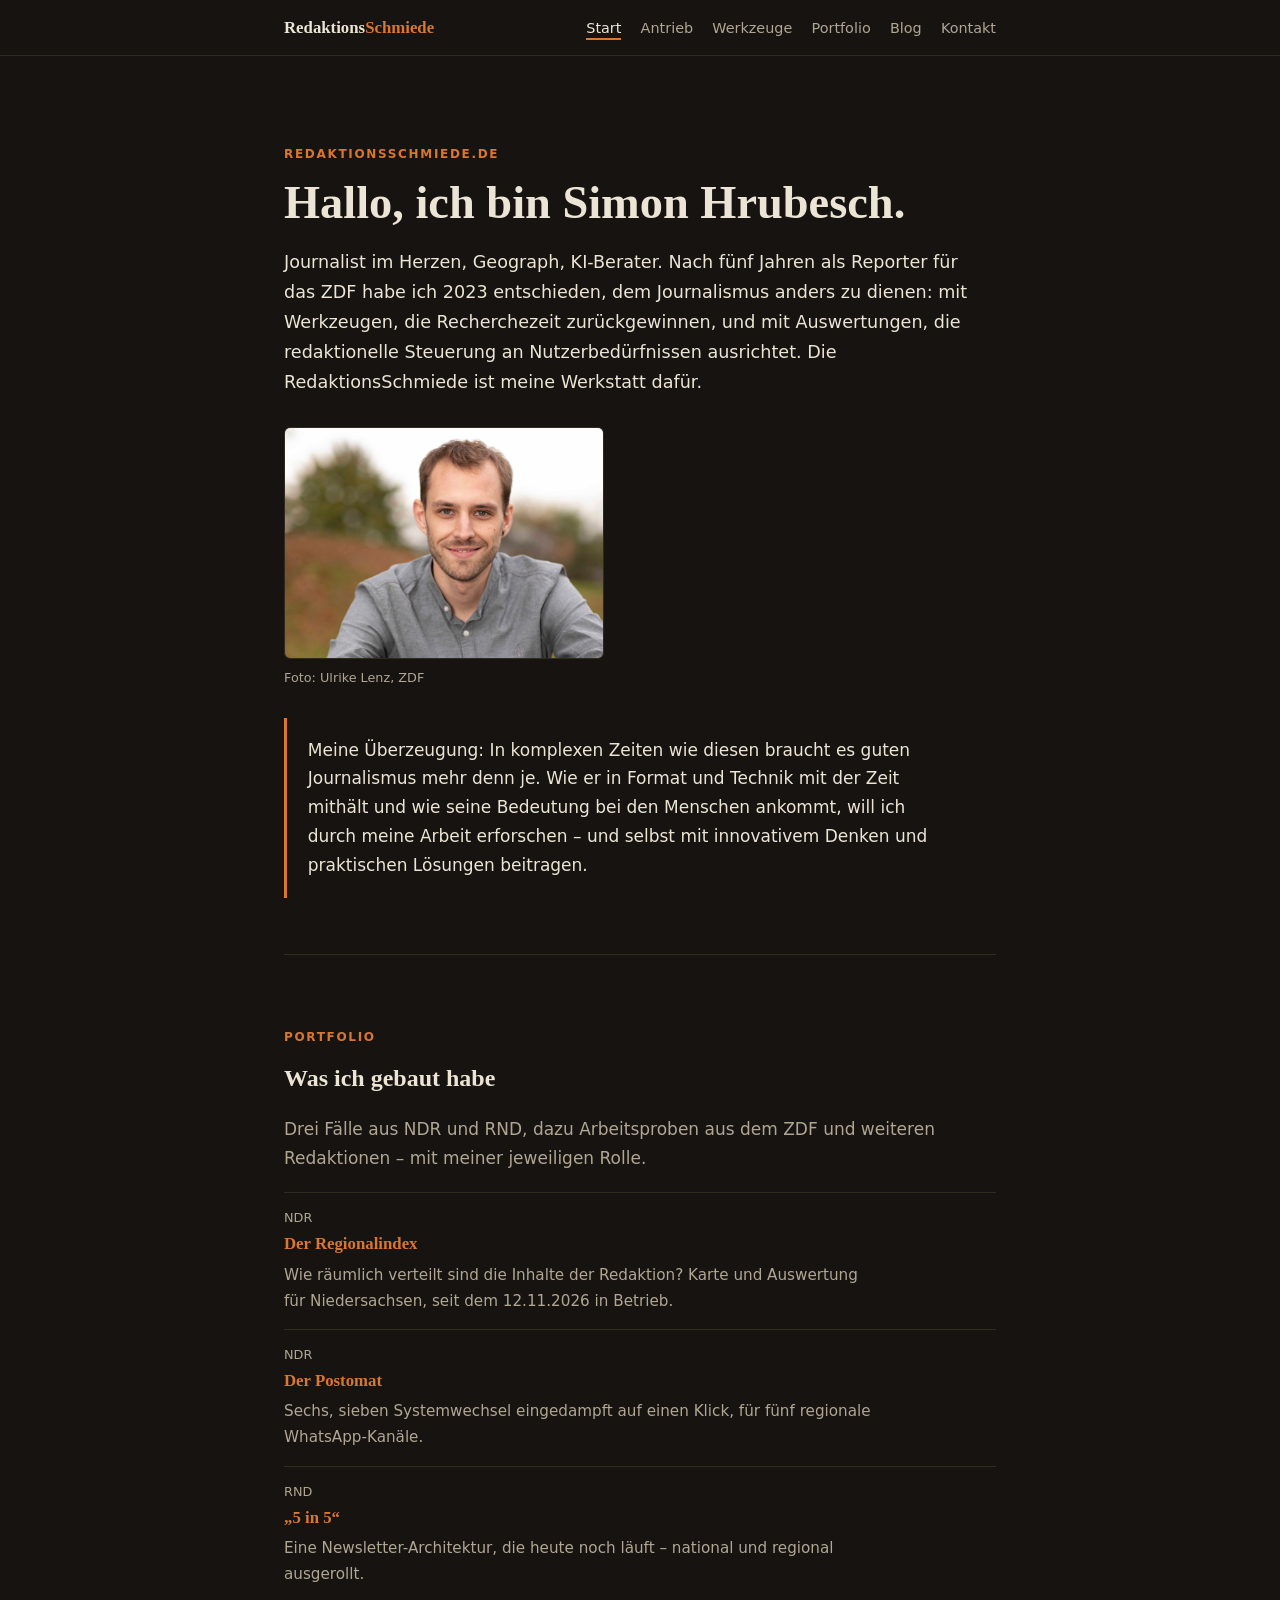
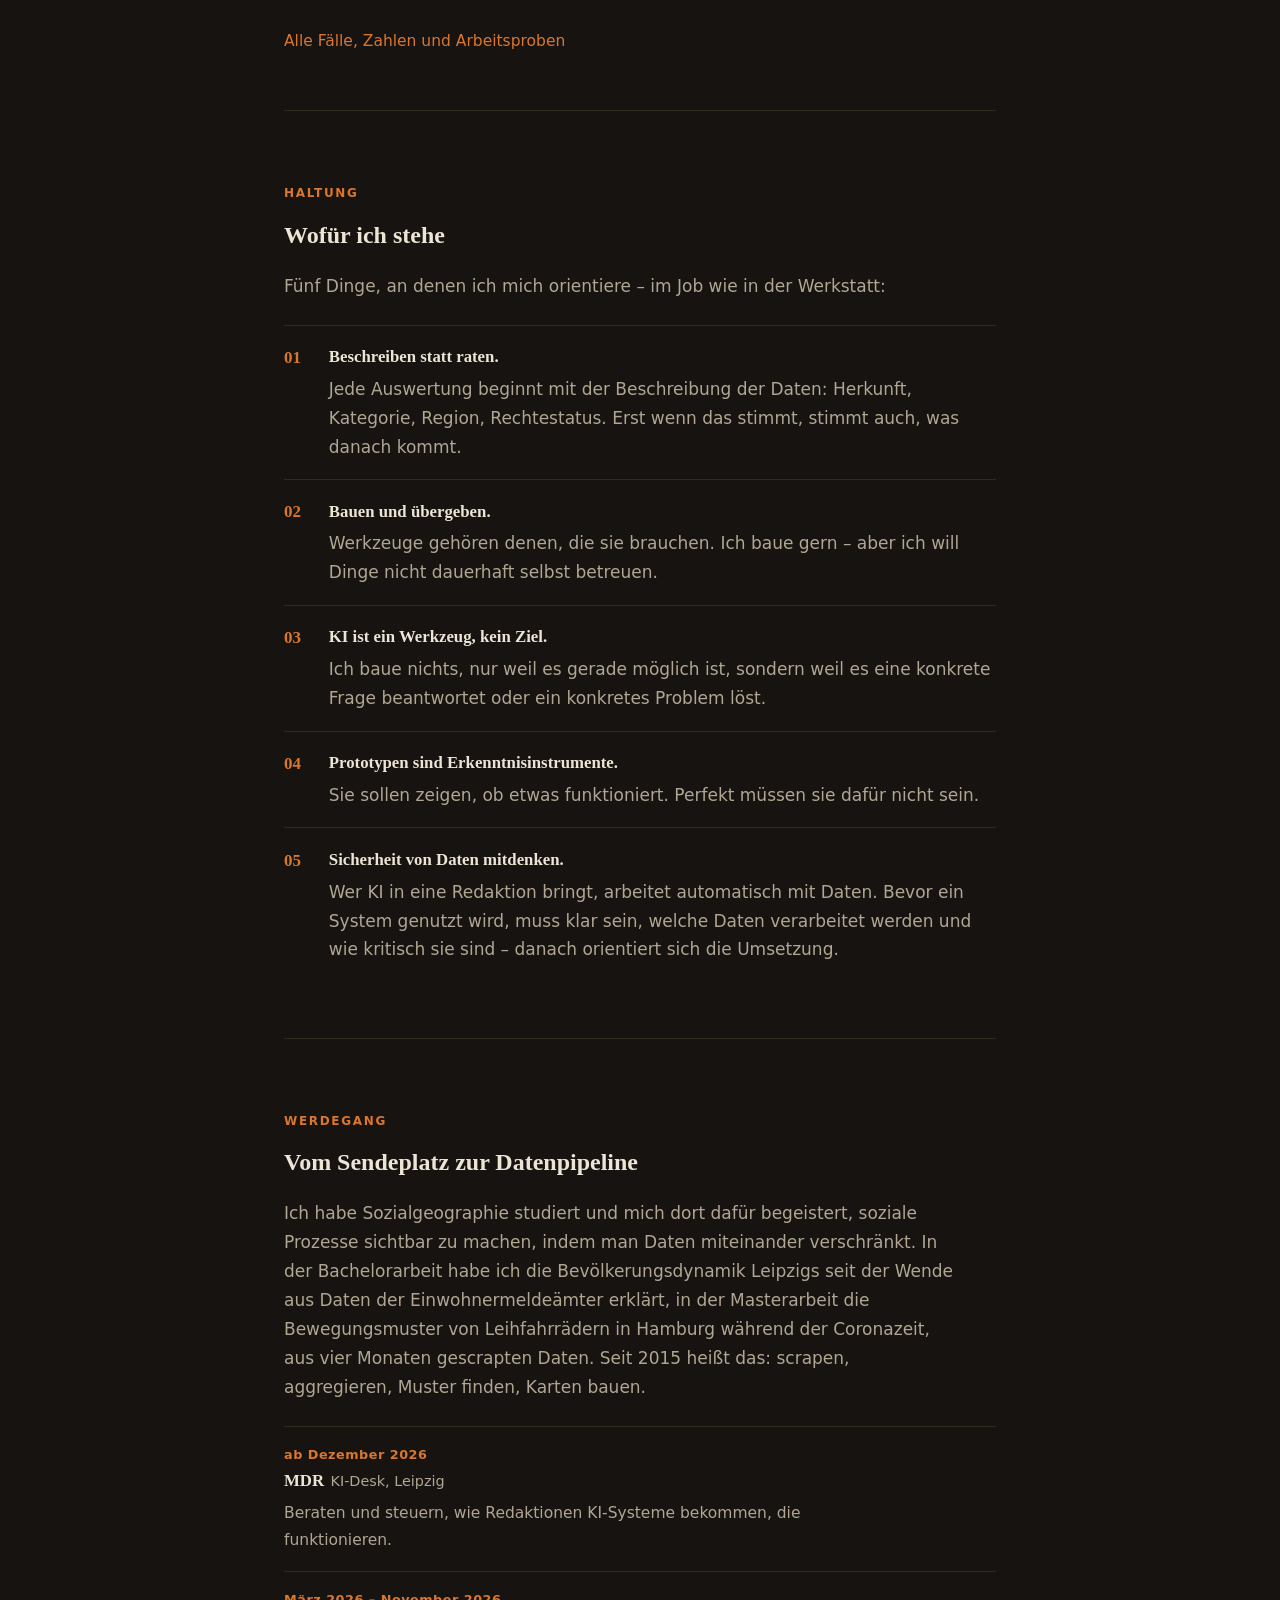
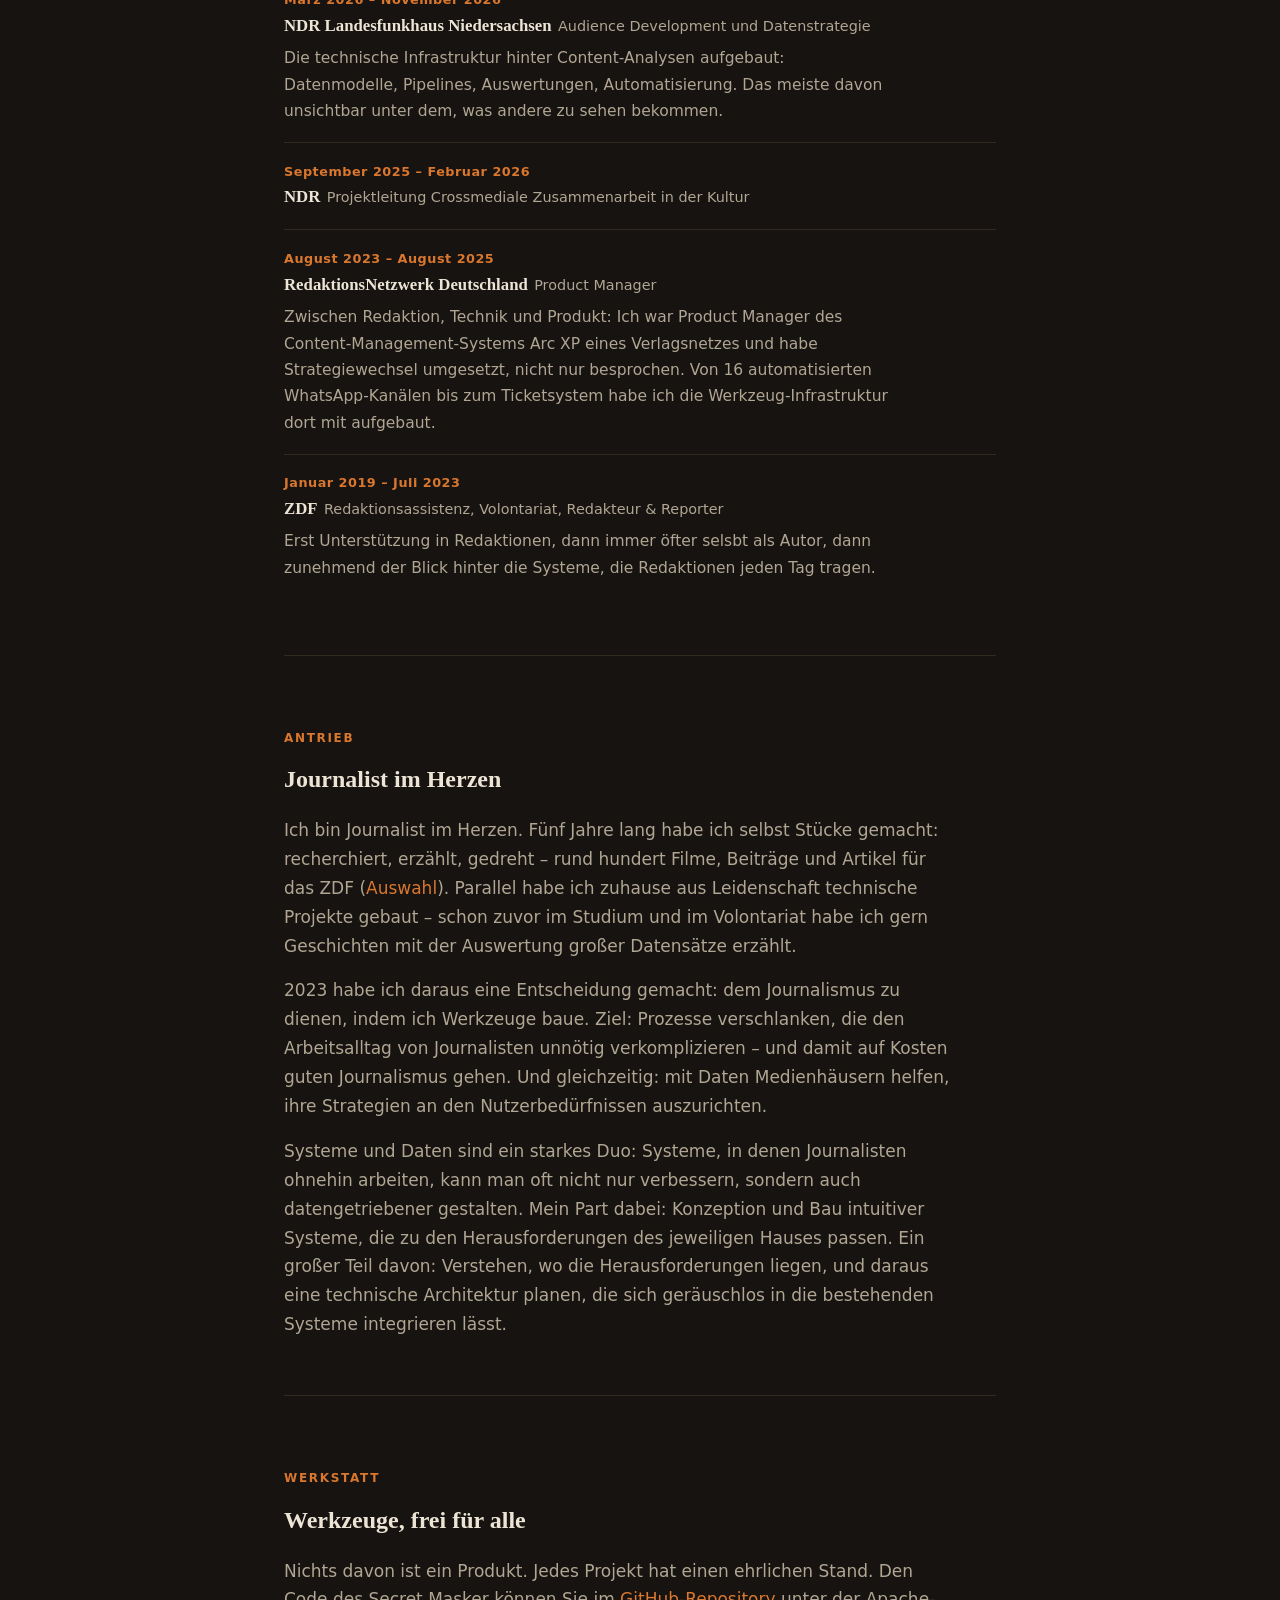
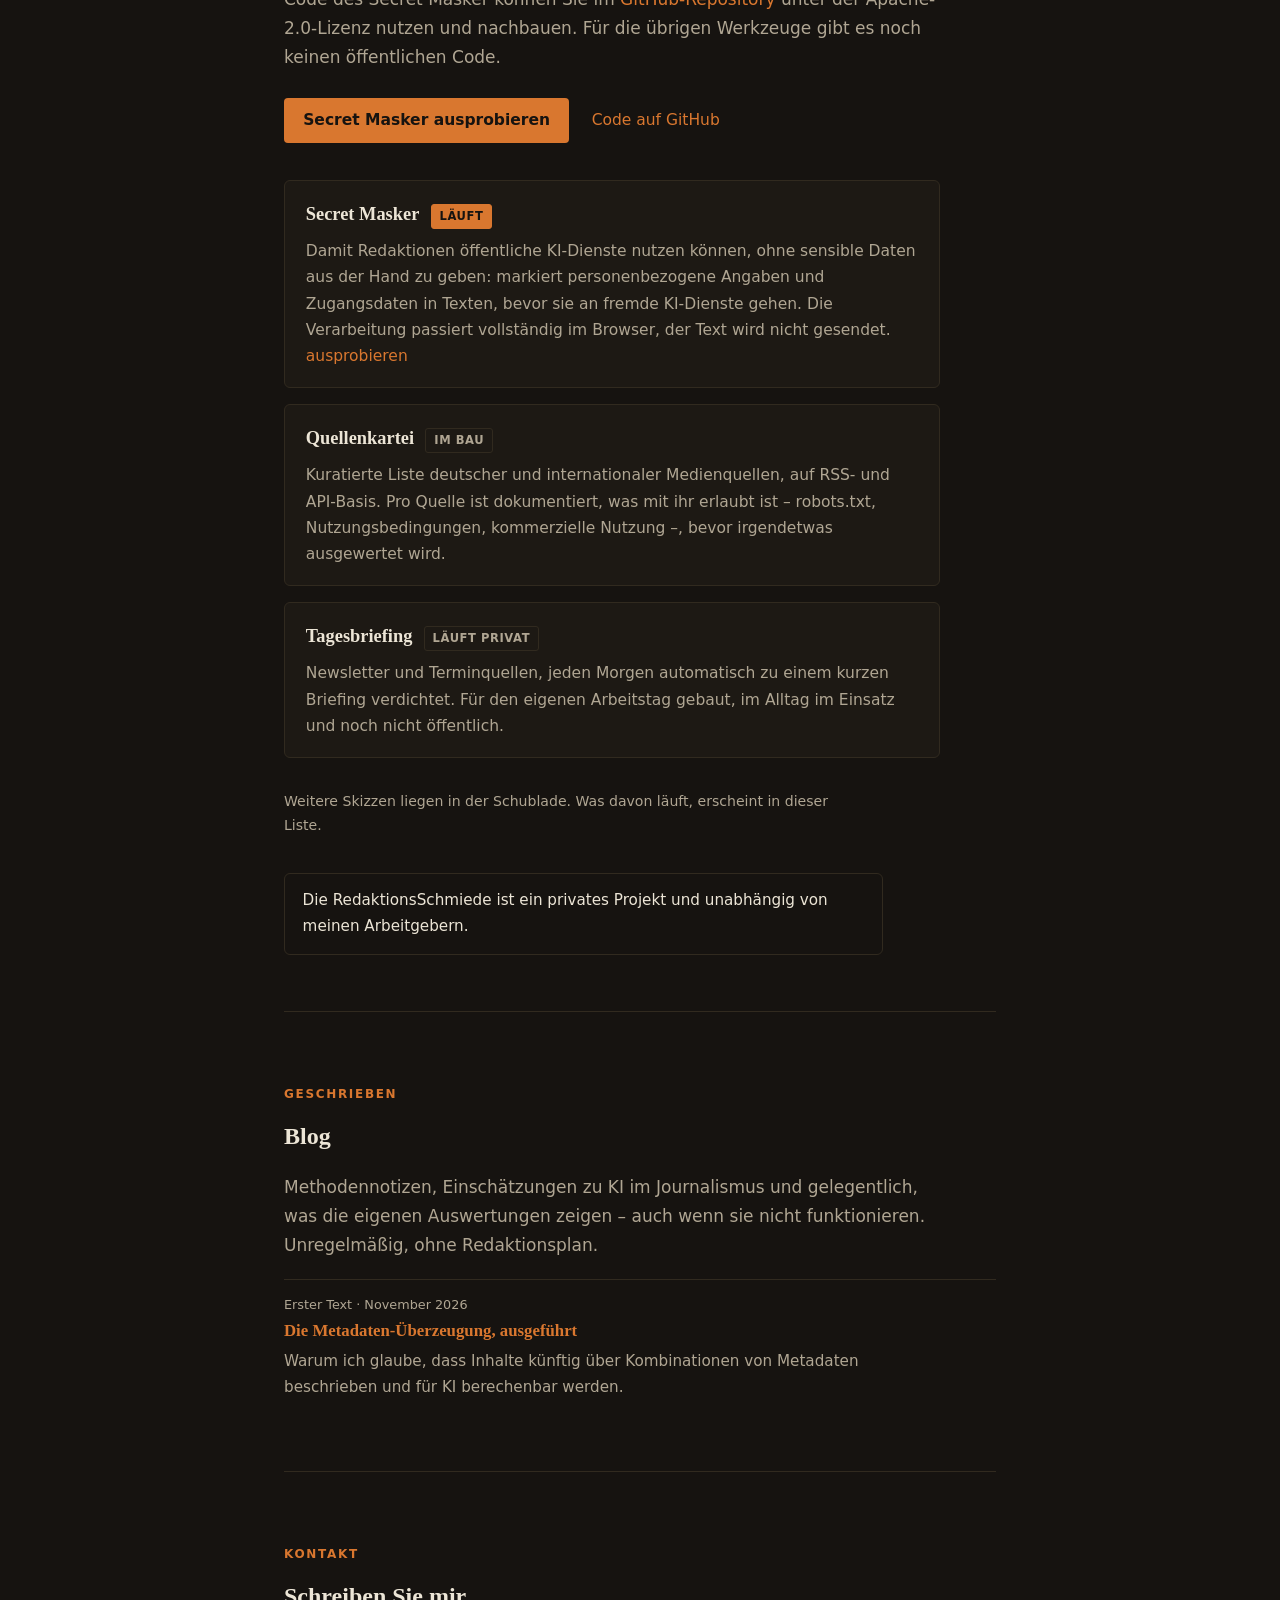
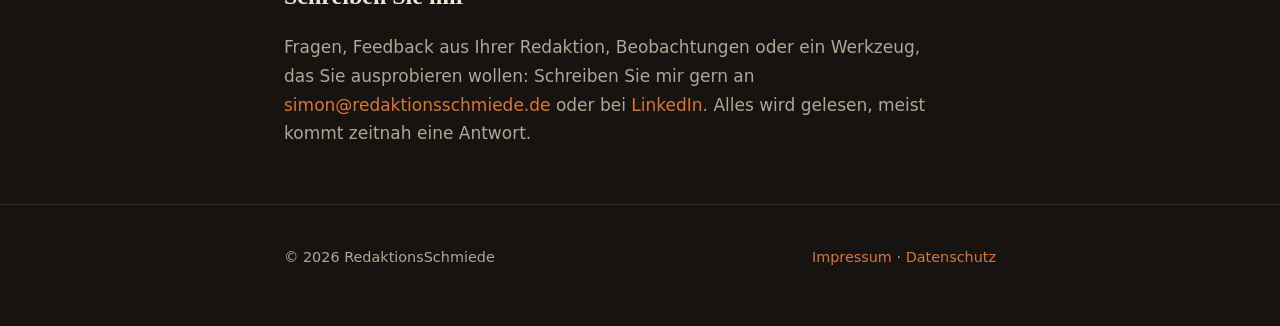
==== commit 0aaefaf5: "Update description for Regionalindex section" ====
--- a/index.html
+++ b/index.html
@@ -62,7 +62,7 @@
       <li>
         <span class="meta">NDR</span>
         <a class="title" href="/arbeit/#regionalindex">Der Regionalindex</a>
-        <p>Wo berichtet das Land über sich selbst? Karte und Auswertung für Niedersachsen, seit dem 12.11.2026 in Betrieb.</p>
+        <p>Wie räumlich verteilt sind die Inhalte der Redaktion? Karte und Auswertung für Niedersachsen, seit dem 12.11.2026 in Betrieb.</p>
       </li>
       <li>
         <span class="meta">NDR</span>
